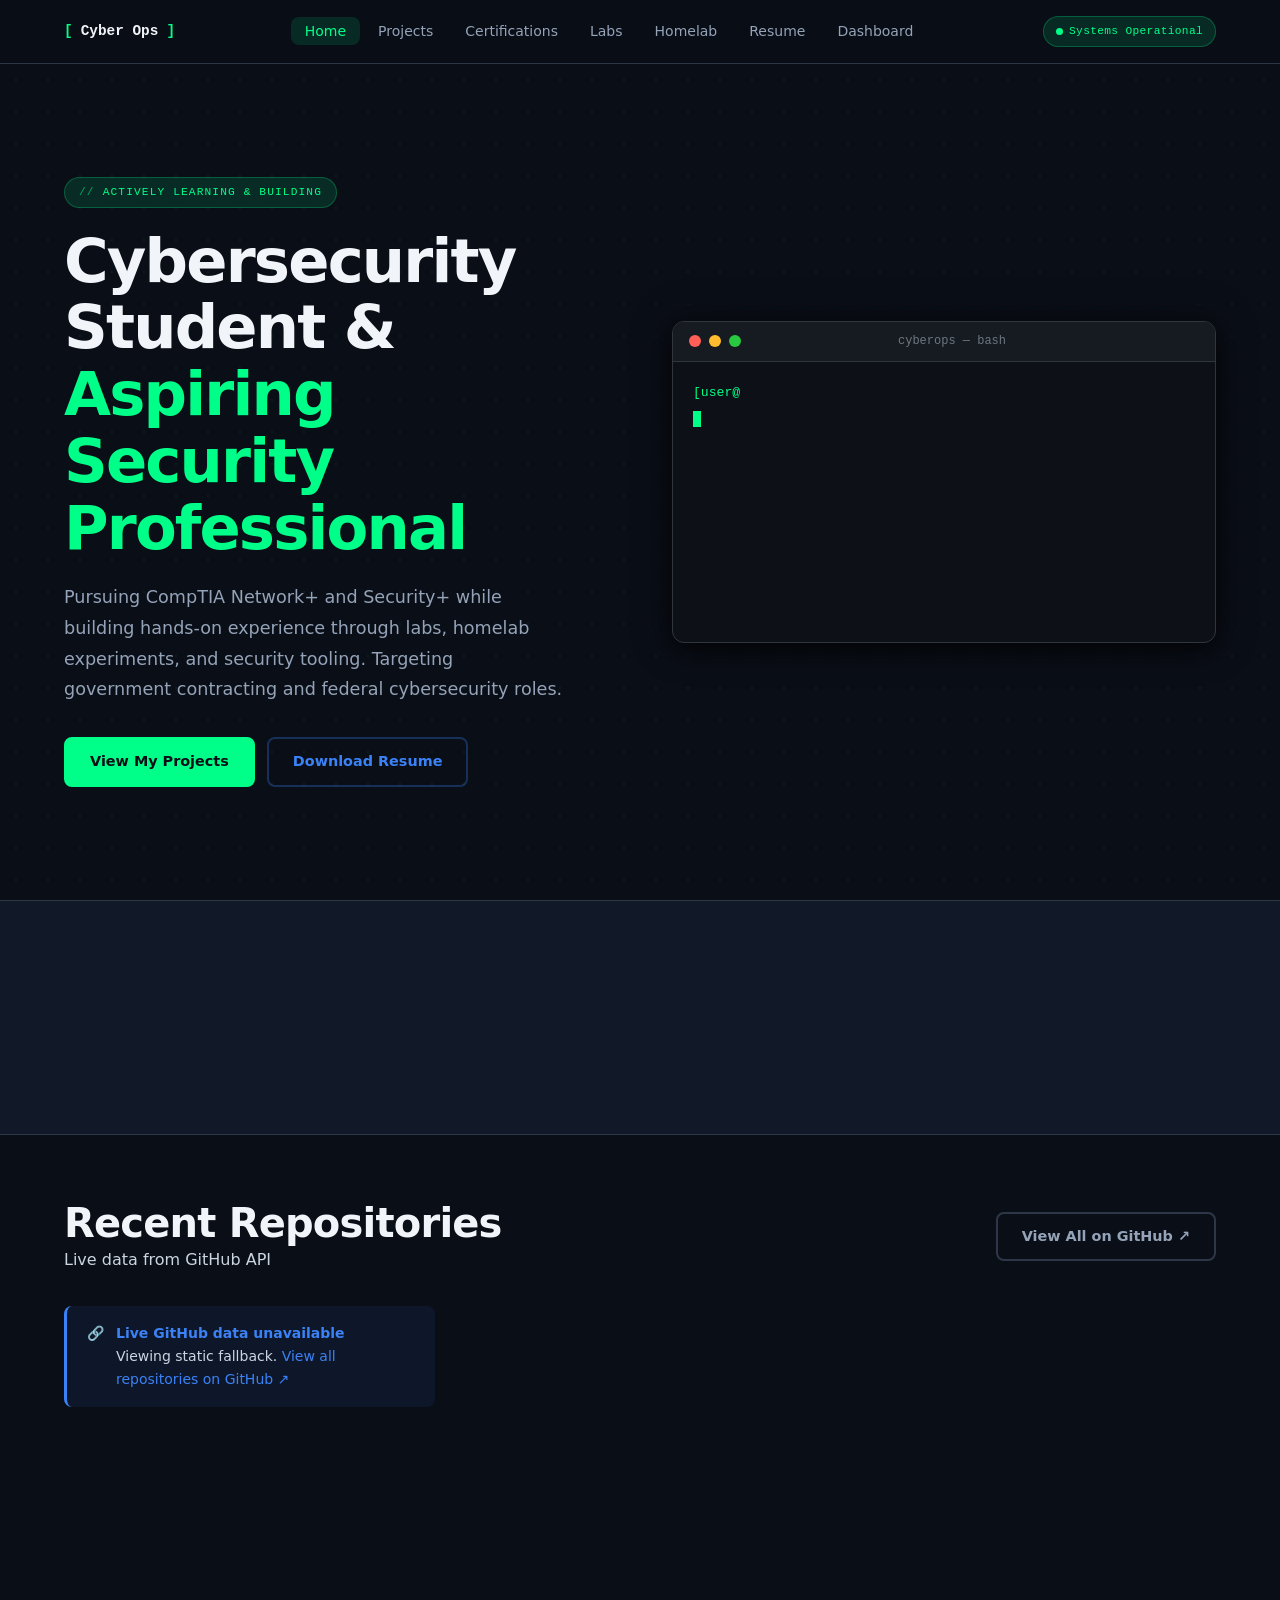
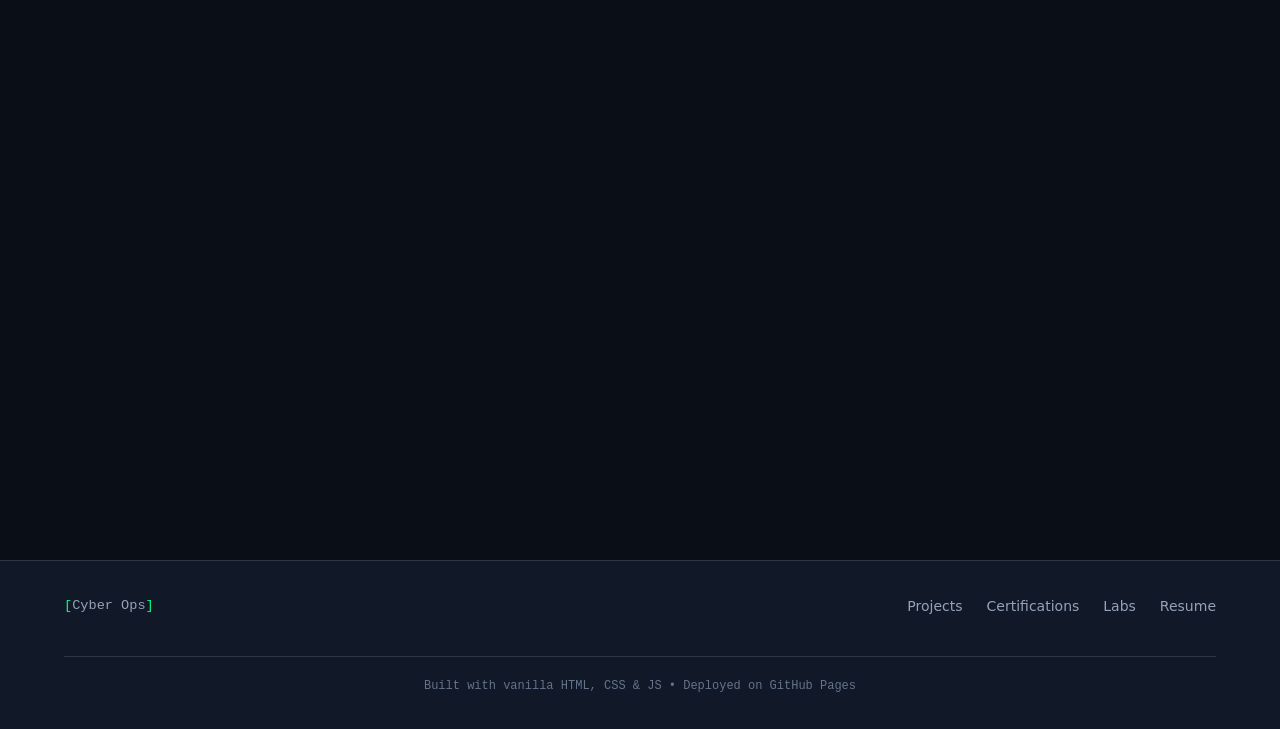
==== index.html @ 69dcfa16 "Initial commit: cybersecurity portfolio - Homepage with animated terminal, stats bar, GitHub widget " ====
<!DOCTYPE html>
<html lang="en">
<head>
  <meta charset="UTF-8">
  <meta name="viewport" content="width=device-width, initial-scale=1.0">
  <meta name="description" content="Cybersecurity student portfolio — projects, certifications, labs, and homelab documentation. Pursuing Network+ and Security+ while targeting government contracting roles.">
  <meta name="robots" content="index, follow">
  <title>Cyber Ops — Security Portfolio</title>

  <!-- Security Headers -->
  <meta http-equiv="Content-Security-Policy"
    content="default-src 'self'; script-src 'self'; style-src 'self' https://fonts.googleapis.com; font-src https://fonts.gstatic.com; img-src 'self' data: https:; connect-src 'self' https://api.github.com; frame-ancestors 'none';">
  <meta http-equiv="X-Content-Type-Options" content="nosniff">
  <meta http-equiv="Referrer-Policy" content="strict-origin-when-cross-origin">
  <meta name="theme-color" content="#0a0e17">

  <!-- Open Graph -->
  <meta property="og:title" content="Cyber Ops — Security Portfolio">
  <meta property="og:description" content="Cybersecurity student portfolio: projects, labs, and certifications.">
  <meta property="og:type" content="website">

  <!-- Google Fonts
       Note: Google Fonts CDN doesn't support SRI because the response varies by
       browser User-Agent for optimal font formats. Self-hosting is recommended
       for full SRI compliance. See README.md for self-hosting instructions. -->
  <link rel="preconnect" href="https://fonts.googleapis.com">
  <link rel="preconnect" href="https://fonts.gstatic.com" crossorigin>
  <link href="https://fonts.googleapis.com/css2?family=Inter:wght@400;500;600;700;800&family=JetBrains+Mono:wght@400;700&display=swap" rel="stylesheet">

  <!-- Stylesheets -->
  <link rel="stylesheet" href="assets/css/main.css">
  <link rel="stylesheet" href="assets/css/components.css">
  <link rel="stylesheet" href="assets/css/animations.css">
</head>
<body data-page="home">

  <!-- ── Navigation ──────────────────────────────────────────── -->
  <nav class="nav" role="navigation" aria-label="Main navigation">
    <div class="nav-inner">
      <a href="index.html" class="nav-logo" aria-label="Home">
        <span class="bracket">[</span>Cyber Ops<span class="bracket">]</span>
      </a>

      <ul class="nav-links" role="list">
        <li><a href="index.html" class="active">Home</a></li>
        <li><a href="sections/projects.html">Projects</a></li>
        <li><a href="sections/certifications.html">Certifications</a></li>
        <li><a href="sections/labs.html">Labs</a></li>
        <li><a href="sections/homelab.html">Homelab</a></li>
        <li><a href="sections/resume.html">Resume</a></li>
        <li><a href="sections/dashboard.html">Dashboard</a></li>
      </ul>

      <div class="nav-status" aria-label="System status: operational">
        <span class="status-dot" aria-hidden="true"></span>
        Systems Operational
      </div>

      <!-- Hamburger for mobile -->
      <button class="nav-hamburger" aria-label="Toggle mobile menu" aria-expanded="false" aria-controls="mobile-nav">
        <span></span>
        <span></span>
        <span></span>
      </button>
    </div>
  </nav>

  <!-- Mobile Navigation -->
  <nav id="mobile-nav" class="nav-mobile" aria-label="Mobile navigation">
    <a href="index.html">Home</a>
    <a href="sections/projects.html">Projects</a>
    <a href="sections/certifications.html">Certifications</a>
    <a href="sections/labs.html">Labs</a>
    <a href="sections/homelab.html">Homelab</a>
    <a href="sections/resume.html">Resume</a>
    <a href="sections/dashboard.html">Dashboard</a>
  </nav>

  <main>
    <!-- ── Hero ──────────────────────────────────────────────── -->
    <section class="hero" aria-labelledby="hero-heading">
      <div class="hero-grid">

        <!-- Left: Text content -->
        <div class="hero-text">
          <div class="hero-eyebrow" aria-label="Status: actively learning">
            Actively Learning & Building
          </div>

          <h1 class="hero-title" id="hero-heading">
            Cybersecurity Student &amp;<br>
            <span class="accent">Aspiring Security Professional</span>
          </h1>

          <p class="hero-sub">
            Pursuing CompTIA Network+ and Security+ while building hands-on
            experience through labs, homelab experiments, and security tooling.
            Targeting government contracting and federal cybersecurity roles.
          </p>

          <div class="hero-ctas">
            <a href="sections/projects.html" class="btn btn-primary">
              View My Projects
            </a>
            <a href="sections/resume.html" class="btn btn-secondary">
              Download Resume
            </a>
          </div>
        </div>

        <!-- Right: Terminal animation -->
        <div class="hero-terminal" aria-hidden="true">
          <div class="terminal" role="presentation">
            <div class="terminal-bar">
              <span class="terminal-dot red"></span>
              <span class="terminal-dot yellow"></span>
              <span class="terminal-dot green"></span>
              <span class="terminal-title">cyberops — bash</span>
            </div>
            <div class="terminal-body" aria-live="off">
              <!-- Populated by TerminalAnimator in main.js -->
            </div>
          </div>
        </div>

      </div>
    </section>

    <!-- ── Stats Bar ──────────────────────────────────────────── -->
    <section class="stats-bar" aria-label="Portfolio statistics">
      <div class="stats-grid">

        <div class="stat-card reveal">
          <span class="stat-icon" aria-hidden="true">&#127941;</span>
          <div class="stat-number" id="stat-certs">—</div>
          <div class="stat-label">Certifications Earned</div>
        </div>

        <div class="stat-card reveal reveal-delay-2">
          <span class="stat-icon" aria-hidden="true">&#128300;</span>
          <div class="stat-number" id="stat-labs">—</div>
          <div class="stat-label">Labs Completed</div>
        </div>

        <div class="stat-card reveal reveal-delay-3">
          <span class="stat-icon" aria-hidden="true">&#128295;</span>
          <div class="stat-number" id="stat-projects">—</div>
          <div class="stat-label">Projects Built</div>
        </div>

        <div class="stat-card reveal reveal-delay-4">
          <span class="stat-icon" aria-hidden="true">&#128293;</span>
          <div class="stat-number" id="stat-streak">—</div>
          <div class="stat-label">Day Study Streak</div>
        </div>

      </div>
    </section>

    <!-- ── GitHub Repos Widget ───────────────────────────────── -->
    <section class="github-section section" aria-labelledby="github-heading">
      <div class="container">
        <div class="github-header">
          <div>
            <h2 id="github-heading">Recent Repositories</h2>
            <p style="margin:0; color: var(--text-muted); font-size: 0.9rem;">
              Live data from GitHub API
            </p>
          </div>
          <a href="#" class="btn btn-ghost github-view-all" target="_blank" rel="noopener noreferrer">
            View All on GitHub &#8599;
          </a>
        </div>

        <!-- Repo cards injected by github.js -->
        <div class="repos-grid" aria-label="GitHub repositories">
        </div>
      </div>
    </section>

    <!-- ── Quick Links / About Strip ─────────────────────────── -->
    <section class="section" aria-label="Quick navigation" style="padding-top:0">
      <div class="container">
        <div class="section-header reveal">
          <h2>What I'm Working On</h2>
          <p>A living portfolio that grows with every lab, cert, and project.</p>
        </div>

        <div style="display:grid; grid-template-columns:repeat(auto-fill,minmax(220px,1fr)); gap:1.25rem;">

          <a href="sections/certifications.html" class="card reveal reveal-delay-1" style="text-decoration:none; display:flex; flex-direction:column; gap:0.75rem;">
            <span style="font-size:2rem" aria-hidden="true">&#127941;</span>
            <h3 style="font-size:1.1rem">Certifications</h3>
            <p style="font-size:0.85rem; margin:0">Network+ in progress · Security+ planned · Tracking every step</p>
          </a>

          <a href="sections/labs.html" class="card reveal reveal-delay-2" style="text-decoration:none; display:flex; flex-direction:column; gap:0.75rem;">
            <span style="font-size:2rem" aria-hidden="true">&#128300;</span>
            <h3 style="font-size:1.1rem">Lab Writeups</h3>
            <p style="font-size:0.85rem; margin:0">TryHackMe, Hack The Box — documented with notes and takeaways</p>
          </a>

          <a href="sections/homelab.html" class="card reveal reveal-delay-3" style="text-decoration:none; display:flex; flex-direction:column; gap:0.75rem;">
            <span style="font-size:2rem" aria-hidden="true">&#128421;</span>
            <h3 style="font-size:1.1rem">Homelab</h3>
            <p style="font-size:0.85rem; margin:0">Virtualized SOC environment with pfSense, Splunk, and Kali</p>
          </a>

          <a href="sections/dashboard.html" class="card reveal reveal-delay-4" style="text-decoration:none; display:flex; flex-direction:column; gap:0.75rem;">
            <span style="font-size:2rem" aria-hidden="true">&#128202;</span>
            <h3 style="font-size:1.1rem">SOC Dashboard</h3>
            <p style="font-size:0.85rem; margin:0">Simulated threat feed — a concept showcase, clearly labeled</p>
          </a>

        </div>
      </div>
    </section>

  </main>

  <!-- ── Footer ────────────────────────────────────────────────── -->
  <footer class="footer" role="contentinfo">
    <div class="footer-inner">
      <div class="footer-logo">
        <span class="accent">[</span>Cyber Ops<span class="accent">]</span>
      </div>
      <ul class="footer-links" role="list">
        <li><a href="sections/projects.html">Projects</a></li>
        <li><a href="sections/certifications.html">Certifications</a></li>
        <li><a href="sections/labs.html">Labs</a></li>
        <li><a href="sections/resume.html">Resume</a></li>
      </ul>
      <div class="footer-copy">
        Built with vanilla HTML, CSS &amp; JS &bull; Deployed on GitHub Pages
      </div>
    </div>
  </footer>

  <!-- Scripts — config.js must load before main.js and github.js -->
  <script src="config.js"></script>
  <script src="assets/js/main.js"></script>
  <script src="assets/js/github.js"></script>

</body>
</html>
---- assets/css/main.css ----
/* ============================================================
   MAIN.CSS — Cyber Operations Portfolio
   Design tokens, reset, base typography, layout, nav, hero,
   stats bar, footer, and responsive breakpoints.
   ============================================================ */

/* ── Design Tokens (CSS Custom Properties) ─────────────────── */
:root {
  /* Backgrounds */
  --bg-primary:     #0a0e17;
  --bg-secondary:   #111827;
  --bg-card:        #1e2a3a;
  --bg-card-hover:  #243347;
  --bg-nav:         rgba(10, 14, 23, 0.96);

  /* Accent Colors */
  --green:          #00ff88;
  --green-dim:      rgba(0, 255, 136, 0.12);
  --green-border:   rgba(0, 255, 136, 0.25);
  --green-glow:     0 0 20px rgba(0, 255, 136, 0.2);
  --blue:           #3b82f6;
  --blue-dim:       rgba(59, 130, 246, 0.12);
  --blue-border:    rgba(59, 130, 246, 0.3);
  --blue-glow:      0 0 20px rgba(59, 130, 246, 0.2);
  --orange:         #f97316;
  --red:            #ef4444;
  --yellow:         #eab308;

  /* Text */
  --text-primary:   #f1f5f9;
  --text-secondary: #cbd5e1;
  --text-muted:     #94a3b8;
  --text-dim:       #64748b;

  /* Borders */
  --border:         #2d3748;
  --border-light:   #374151;
  --radius-sm:      4px;
  --radius:         8px;
  --radius-lg:      12px;
  --radius-xl:      16px;
  --radius-full:    9999px;

  /* Spacing scale */
  --sp-1: 0.25rem;
  --sp-2: 0.5rem;
  --sp-3: 0.75rem;
  --sp-4: 1rem;
  --sp-5: 1.25rem;
  --sp-6: 1.5rem;
  --sp-8: 2rem;
  --sp-10: 2.5rem;
  --sp-12: 3rem;
  --sp-16: 4rem;
  --sp-20: 5rem;

  /* Typography */
  --font-body: 'Inter', system-ui, -apple-system, sans-serif;
  --font-mono: 'JetBrains Mono', 'Fira Code', 'Courier New', monospace;

  /* Transitions */
  --t-fast:   150ms ease;
  --t-base:   250ms ease;
  --t-slow:   400ms ease;

  /* Shadows */
  --shadow-sm: 0 1px 3px rgba(0, 0, 0, 0.4);
  --shadow-md: 0 4px 12px rgba(0, 0, 0, 0.5);
  --shadow-lg: 0 8px 24px rgba(0, 0, 0, 0.6);

  /* Layout */
  --nav-h:      64px;
  --max-w:      1200px;
  --px:         1.5rem;
}

/* ── Reset ─────────────────────────────────────────────────── */
*, *::before, *::after {
  box-sizing: border-box;
  margin: 0;
  padding: 0;
}

html {
  scroll-behavior: smooth;
  font-size: 16px;
  -webkit-text-size-adjust: 100%;
}

body {
  font-family: var(--font-body);
  background-color: var(--bg-primary);
  color: var(--text-primary);
  line-height: 1.65;
  min-height: 100vh;
  overflow-x: hidden;
  /* Subtle dot-grid background */
  background-image:
    radial-gradient(circle, rgba(0, 255, 136, 0.06) 1px, transparent 1px);
  background-size: 32px 32px;
  background-attachment: fixed;
}

/* ── Base Typography ────────────────────────────────────────── */
h1, h2, h3, h4, h5, h6 {
  font-weight: 700;
  line-height: 1.2;
  color: var(--text-primary);
  letter-spacing: -0.02em;
}

h1 { font-size: clamp(2rem,    5vw, 3.5rem); }
h2 { font-size: clamp(1.75rem, 4vw, 2.5rem); }
h3 { font-size: clamp(1.25rem, 3vw, 1.75rem); }
h4 { font-size: 1.125rem; }

p {
  color: var(--text-secondary);
  margin-bottom: var(--sp-4);
}
p:last-child { margin-bottom: 0; }

a {
  color: var(--blue);
  text-decoration: none;
  transition: color var(--t-fast);
}
a:hover { color: var(--green); }
a:focus-visible {
  outline: 2px solid var(--green);
  outline-offset: 3px;
  border-radius: var(--radius-sm);
}

ul, ol { list-style: none; }

img, svg {
  display: block;
  max-width: 100%;
}

button {
  font-family: var(--font-body);
  cursor: pointer;
}

code, .mono {
  font-family: var(--font-mono);
}

/* ── Layout Utilities ───────────────────────────────────────── */
.container {
  max-width: var(--max-w);
  margin: 0 auto;
  padding: 0 var(--px);
}

.section {
  padding: var(--sp-16) 0;
}

/* Section header with underline accent */
.section-header {
  text-align: center;
  margin-bottom: var(--sp-12);
}
.section-header h2 {
  display: inline-block;
  margin-bottom: var(--sp-3);
}
.section-header h2::after {
  content: '';
  display: block;
  width: 48px;
  height: 3px;
  background: var(--green);
  margin: var(--sp-3) auto 0;
  border-radius: 2px;
  box-shadow: var(--green-glow);
}
.section-header p {
  color: var(--text-muted);
  max-width: 560px;
  margin: var(--sp-4) auto 0;
}

/* Visually-hidden (accessibility) */
.sr-only {
  position: absolute;
  width: 1px;
  height: 1px;
  padding: 0;
  margin: -1px;
  overflow: hidden;
  clip: rect(0,0,0,0);
  white-space: nowrap;
  border-width: 0;
}

/* ── Navigation ─────────────────────────────────────────────── */
.nav {
  position: sticky;
  top: 0;
  z-index: 1000;
  background: var(--bg-nav);
  backdrop-filter: blur(12px);
  -webkit-backdrop-filter: blur(12px);
  border-bottom: 1px solid var(--border);
  height: var(--nav-h);
  transition: box-shadow var(--t-base);
}
.nav.scrolled {
  box-shadow: 0 2px 24px rgba(0, 0, 0, 0.6);
}

.nav-inner {
  max-width: var(--max-w);
  margin: 0 auto;
  padding: 0 var(--px);
  height: 100%;
  display: flex;
  align-items: center;
  justify-content: space-between;
  gap: var(--sp-4);
}

/* Logo */
.nav-logo {
  font-family: var(--font-mono);
  font-size: 0.9rem;
  font-weight: 700;
  color: var(--text-primary);
  text-decoration: none;
  display: flex;
  align-items: center;
  gap: var(--sp-2);
  flex-shrink: 0;
  transition: color var(--t-fast);
}
.nav-logo:hover { color: var(--green); }
.nav-logo .bracket { color: var(--green); }

/* Desktop nav links */
.nav-links {
  display: flex;
  align-items: center;
  gap: var(--sp-1);
}
.nav-links a {
  font-size: 0.875rem;
  font-weight: 500;
  color: var(--text-muted);
  padding: 6px 14px;
  border-radius: var(--radius);
  transition: color var(--t-fast), background var(--t-fast);
  text-decoration: none;
}
.nav-links a:hover,
.nav-links a.active {
  color: var(--green);
  background: var(--green-dim);
}

/* Status badge */
.nav-status {
  display: flex;
  align-items: center;
  gap: 6px;
  font-family: var(--font-mono);
  font-size: 0.7rem;
  color: var(--green);
  background: var(--green-dim);
  border: 1px solid var(--green-border);
  border-radius: var(--radius-full);
  padding: 5px 12px;
  flex-shrink: 0;
  letter-spacing: 0.03em;
}
.status-dot {
  width: 7px;
  height: 7px;
  background: var(--green);
  border-radius: 50%;
  flex-shrink: 0;
  animation: pulse-dot 2.4s ease-in-out infinite;
}

/* Hamburger */
.nav-hamburger {
  display: none;
  flex-direction: column;
  justify-content: center;
  gap: 5px;
  background: none;
  border: 1px solid var(--border);
  border-radius: var(--radius);
  cursor: pointer;
  padding: 8px 10px;
  transition: border-color var(--t-fast);
}
.nav-hamburger:hover { border-color: var(--green); }
.nav-hamburger span {
  display: block;
  width: 20px;
  height: 2px;
  background: var(--text-primary);
  border-radius: 1px;
  transition: transform var(--t-base), opacity var(--t-base);
}
.nav-hamburger[aria-expanded="true"] span:nth-child(1) {
  transform: translateY(7px) rotate(45deg);
}
.nav-hamburger[aria-expanded="true"] span:nth-child(2) {
  opacity: 0;
  transform: scaleX(0);
}
.nav-hamburger[aria-expanded="true"] span:nth-child(3) {
  transform: translateY(-7px) rotate(-45deg);
}

/* Mobile nav drawer */
.nav-mobile {
  display: none;
  flex-direction: column;
  position: fixed;
  top: var(--nav-h);
  left: 0;
  right: 0;
  background: rgba(10, 14, 23, 0.98);
  backdrop-filter: blur(12px);
  border-bottom: 1px solid var(--border);
  padding: var(--sp-4);
  z-index: 999;
  gap: var(--sp-1);
  animation: slide-down 0.2s ease;
}
.nav-mobile.open { display: flex; }
.nav-mobile a {
  font-size: 1rem;
  font-weight: 500;
  color: var(--text-muted);
  padding: var(--sp-3) var(--sp-4);
  border-radius: var(--radius);
  transition: all var(--t-fast);
  text-decoration: none;
}
.nav-mobile a:hover,
.nav-mobile a.active {
  color: var(--green);
  background: var(--green-dim);
}

/* ── Hero ───────────────────────────────────────────────────── */
.hero {
  min-height: calc(100vh - var(--nav-h));
  display: flex;
  align-items: center;
  padding: var(--sp-16) 0;
  position: relative;
}

.hero-grid {
  max-width: var(--max-w);
  margin: 0 auto;
  padding: 0 var(--px);
  display: grid;
  grid-template-columns: 1fr 1fr;
  gap: var(--sp-16);
  align-items: center;
  width: 100%;
}

.hero-eyebrow {
  display: inline-flex;
  align-items: center;
  gap: var(--sp-2);
  font-family: var(--font-mono);
  font-size: 0.7rem;
  letter-spacing: 0.1em;
  text-transform: uppercase;
  color: var(--green);
  background: var(--green-dim);
  border: 1px solid var(--green-border);
  border-radius: var(--radius-full);
  padding: 5px 14px;
  margin-bottom: var(--sp-5);
}
.hero-eyebrow::before {
  content: '//';
  opacity: 0.6;
}

.hero-title {
  font-size: clamp(2.2rem, 5vw, 3.8rem);
  font-weight: 800;
  line-height: 1.1;
  margin-bottom: var(--sp-5);
  letter-spacing: -0.03em;
}
.hero-title .accent { color: var(--green); }

.hero-sub {
  font-size: 1.1rem;
  color: var(--text-muted);
  max-width: 500px;
  line-height: 1.75;
  margin-bottom: var(--sp-8);
}

.hero-ctas {
  display: flex;
  gap: var(--sp-3);
  flex-wrap: wrap;
}

/* ── Stats Bar ──────────────────────────────────────────────── */
.stats-bar {
  background: var(--bg-secondary);
  border-top: 1px solid var(--border);
  border-bottom: 1px solid var(--border);
  padding: var(--sp-8) 0;
}
.stats-grid {
  max-width: var(--max-w);
  margin: 0 auto;
  padding: 0 var(--px);
  display: grid;
  grid-template-columns: repeat(4, 1fr);
  gap: var(--sp-5);
}
.stat-card {
  text-align: center;
  padding: var(--sp-6);
  background: var(--bg-card);
  border: 1px solid var(--border);
  border-radius: var(--radius-lg);
  transition: border-color var(--t-base), box-shadow var(--t-base), transform var(--t-base);
}
.stat-card:hover {
  border-color: var(--green-border);
  box-shadow: var(--green-glow);
  transform: translateY(-2px);
}
.stat-icon {
  font-size: 1.5rem;
  margin-bottom: var(--sp-3);
  display: block;
}
.stat-number {
  font-family: var(--font-mono);
  font-size: 2.5rem;
  font-weight: 700;
  color: var(--green);
  line-height: 1;
  margin-bottom: var(--sp-2);
}
.stat-label {
  font-size: 0.75rem;
  color: var(--text-muted);
  text-transform: uppercase;
  letter-spacing: 0.1em;
  font-weight: 500;
}

/* ── Page header (inner pages) ──────────────────────────────── */
.page-hero {
  padding: var(--sp-16) 0 var(--sp-12);
  text-align: center;
  border-bottom: 1px solid var(--border);
}
.page-hero h1 { margin-bottom: var(--sp-3); }
.page-hero .page-cmd {
  font-family: var(--font-mono);
  font-size: 0.85rem;
  color: var(--text-muted);
}
.page-hero .page-cmd::before {
  content: '$ ';
  color: var(--green);
}

/* ── GitHub widget section ──────────────────────────────────── */
.github-section { padding: var(--sp-16) 0; }
.github-header {
  display: flex;
  align-items: center;
  justify-content: space-between;
  margin-bottom: var(--sp-8);
  flex-wrap: wrap;
  gap: var(--sp-4);
}
.repos-grid {
  display: grid;
  grid-template-columns: repeat(auto-fill, minmax(300px, 1fr));
  gap: var(--sp-5);
}

/* ── Footer ─────────────────────────────────────────────────── */
.footer {
  background: var(--bg-secondary);
  border-top: 1px solid var(--border);
  padding: var(--sp-8) 0;
  margin-top: auto;
}
.footer-inner {
  max-width: var(--max-w);
  margin: 0 auto;
  padding: 0 var(--px);
  display: flex;
  align-items: center;
  justify-content: space-between;
  flex-wrap: wrap;
  gap: var(--sp-4);
}
.footer-logo {
  font-family: var(--font-mono);
  font-size: 0.85rem;
  color: var(--text-muted);
}
.footer-logo .accent { color: var(--green); }
.footer-links {
  display: flex;
  gap: var(--sp-6);
}
.footer-links a {
  font-size: 0.875rem;
  color: var(--text-muted);
  text-decoration: none;
  transition: color var(--t-fast);
}
.footer-links a:hover { color: var(--green); }
.footer-copy {
  width: 100%;
  text-align: center;
  font-family: var(--font-mono);
  font-size: 0.75rem;
  color: var(--text-dim);
  padding-top: var(--sp-5);
  margin-top: var(--sp-5);
  border-top: 1px solid var(--border);
}

/* ── Responsive ─────────────────────────────────────────────── */
@media (max-width: 1024px) {
  .hero-grid {
    grid-template-columns: 1fr;
    text-align: center;
  }
  .hero-sub { margin-inline: auto; }
  .hero-ctas { justify-content: center; }
  .stats-grid { grid-template-columns: repeat(2, 1fr); }
}

@media (max-width: 768px) {
  :root { --px: 1rem; }

  .nav-links,
  .nav-status { display: none; }
  .nav-hamburger { display: flex; }

  .stats-grid { grid-template-columns: repeat(2, 1fr); }
  .stat-number { font-size: 2rem; }

  .footer-inner { flex-direction: column; align-items: center; text-align: center; }
  .footer-links { justify-content: center; flex-wrap: wrap; gap: var(--sp-4); }

  .github-header { flex-direction: column; text-align: center; }
}

@media (max-width: 480px) {
  .stats-grid { grid-template-columns: 1fr 1fr; gap: var(--sp-3); }
  .stat-card { padding: var(--sp-4); }
  .stat-number { font-size: 1.75rem; }
  .hero-ctas { flex-direction: column; align-items: center; }
}

/* ── Print ──────────────────────────────────────────────────── */
@media print {
  body {
    background: #fff;
    color: #000;
    background-image: none;
    font-size: 12pt;
  }
  .nav, .footer, .hero, .stats-bar, .github-section { display: none; }
  a { color: #000; text-decoration: underline; }
}
---- assets/css/components.css ----
/* ============================================================
   COMPONENTS.CSS — Reusable UI Components
   Buttons, cards, terminal window, badges, tags, progress bars,
   skill bars, filter chips, repo cards, cert cards, lab cards.
   ============================================================ */

/* ── Buttons ────────────────────────────────────────────────── */
.btn {
  display: inline-flex;
  align-items: center;
  gap: 0.5rem;
  padding: 11px 24px;
  font-family: var(--font-body);
  font-size: 0.9rem;
  font-weight: 600;
  border-radius: var(--radius);
  border: 2px solid transparent;
  cursor: pointer;
  text-decoration: none;
  transition:
    background var(--t-fast),
    color var(--t-fast),
    border-color var(--t-fast),
    box-shadow var(--t-fast),
    transform var(--t-fast);
  white-space: nowrap;
}
.btn:hover { transform: translateY(-1px); }
.btn:active { transform: translateY(0); }
.btn:focus-visible {
  outline: 2px solid var(--green);
  outline-offset: 3px;
}

/* Primary — solid green */
.btn-primary {
  background: var(--green);
  color: #0a0e17;
  border-color: var(--green);
}
.btn-primary:hover {
  background: #00e67a;
  border-color: #00e67a;
  box-shadow: var(--green-glow);
  color: #0a0e17;
}

/* Secondary — ghost blue */
.btn-secondary {
  background: transparent;
  color: var(--blue);
  border-color: var(--blue-border);
}
.btn-secondary:hover {
  background: var(--blue-dim);
  border-color: var(--blue);
  box-shadow: var(--blue-glow);
  color: var(--blue);
}

/* Outline green */
.btn-outline {
  background: transparent;
  color: var(--green);
  border-color: var(--green-border);
}
.btn-outline:hover {
  background: var(--green-dim);
  border-color: var(--green);
  box-shadow: var(--green-glow);
  color: var(--green);
}

/* Ghost — minimal */
.btn-ghost {
  background: transparent;
  color: var(--text-muted);
  border-color: var(--border);
}
.btn-ghost:hover {
  color: var(--text-primary);
  border-color: var(--border-light);
  background: rgba(255,255,255,0.04);
}

.btn-sm {
  padding: 7px 16px;
  font-size: 0.8rem;
}

/* ── Base Card ──────────────────────────────────────────────── */
.card {
  background: var(--bg-card);
  border: 1px solid var(--border);
  border-radius: var(--radius-lg);
  padding: var(--sp-6);
  transition:
    border-color var(--t-base),
    box-shadow var(--t-base),
    transform var(--t-base);
}
.card:hover {
  border-color: var(--green-border);
  box-shadow: var(--green-glow), var(--shadow-md);
  transform: translateY(-3px);
}

/* ── Terminal Window ────────────────────────────────────────── */
.terminal {
  background: #0d1117;
  border: 1px solid #30363d;
  border-radius: var(--radius-lg);
  overflow: hidden;
  box-shadow: var(--shadow-lg), 0 0 40px rgba(0,0,0,0.4);
  font-family: var(--font-mono);
}

/* Title bar */
.terminal-bar {
  background: #161b22;
  padding: 10px 16px;
  display: flex;
  align-items: center;
  gap: 8px;
  border-bottom: 1px solid #30363d;
}
.terminal-dot {
  width: 12px;
  height: 12px;
  border-radius: 50%;
  flex-shrink: 0;
}
.terminal-dot.red    { background: #ff5f57; }
.terminal-dot.yellow { background: #febc2e; }
.terminal-dot.green  { background: #28c840; }
.terminal-title {
  margin-left: auto;
  margin-right: auto;
  font-size: 0.75rem;
  color: #6e7681;
  padding-right: 44px; /* visually center past the dots */
}

/* Body */
.terminal-body {
  padding: var(--sp-5);
  min-height: 280px;
  max-height: 360px;
  overflow-y: auto;
  scrollbar-width: thin;
  scrollbar-color: #30363d transparent;
}
.terminal-body::-webkit-scrollbar { width: 6px; }
.terminal-body::-webkit-scrollbar-thumb { background: #30363d; border-radius: 3px; }

/* Lines */
.t-line {
  display: block;
  font-size: 0.82rem;
  line-height: 1.7;
  white-space: pre;
}
.t-prompt  { color: var(--green); }
.t-cmd     { color: #f0f6fc; }
.t-output  { color: #8b949e; }
.t-success { color: var(--green); }
.t-warn    { color: var(--orange); }
.t-error   { color: var(--red); }
.t-info    { color: var(--blue); }

/* Blinking cursor */
.t-cursor {
  display: inline-block;
  width: 8px;
  height: 1em;
  background: var(--green);
  vertical-align: text-bottom;
  animation: cursor-blink 1s step-end infinite;
}

/* ── Badges ─────────────────────────────────────────────────── */
.badge {
  display: inline-flex;
  align-items: center;
  padding: 3px 10px;
  border-radius: var(--radius-full);
  font-size: 0.7rem;
  font-weight: 600;
  letter-spacing: 0.05em;
  text-transform: uppercase;
  white-space: nowrap;
}
.badge-beginner  { background: rgba(16,185,129,0.15); color: #10b981; border: 1px solid rgba(16,185,129,0.3); }
.badge-intermediate { background: rgba(59,130,246,0.15); color: #3b82f6; border: 1px solid rgba(59,130,246,0.3); }
.badge-advanced  { background: rgba(249,115,22,0.15); color: #f97316; border: 1px solid rgba(249,115,22,0.3); }
.badge-expert    { background: rgba(239,68,68,0.15); color: #ef4444; border: 1px solid rgba(239,68,68,0.3); }
.badge-complete  { background: rgba(0,255,136,0.12); color: var(--green); border: 1px solid var(--green-border); }
.badge-progress  { background: rgba(234,179,8,0.12); color: var(--yellow); border: 1px solid rgba(234,179,8,0.3); }
.badge-planned   { background: rgba(100,116,139,0.15); color: #94a3b8; border: 1px solid rgba(100,116,139,0.3); }
.badge-earned    { background: rgba(0,255,136,0.12); color: var(--green); border: 1px solid var(--green-border); }

/* ── Tags (tech stack) ──────────────────────────────────────── */
.tags {
  display: flex;
  flex-wrap: wrap;
  gap: var(--sp-2);
  margin-top: var(--sp-3);
}
.tag {
  font-family: var(--font-mono);
  font-size: 0.7rem;
  color: var(--text-muted);
  background: rgba(255,255,255,0.05);
  border: 1px solid var(--border);
  border-radius: var(--radius-sm);
  padding: 2px 8px;
}

/* ── Filter Chips ───────────────────────────────────────────── */
.filter-bar {
  display: flex;
  flex-wrap: wrap;
  gap: var(--sp-2);
  margin-bottom: var(--sp-8);
}
.filter-chip {
  font-family: var(--font-mono);
  font-size: 0.78rem;
  font-weight: 500;
  color: var(--text-muted);
  background: var(--bg-card);
  border: 1px solid var(--border);
  border-radius: var(--radius-full);
  padding: 6px 16px;
  cursor: pointer;
  transition: all var(--t-fast);
}
.filter-chip:hover {
  color: var(--green);
  border-color: var(--green-border);
  background: var(--green-dim);
}
.filter-chip.active {
  color: var(--green);
  border-color: var(--green);
  background: var(--green-dim);
  box-shadow: var(--green-glow);
}
.filter-chip:focus-visible {
  outline: 2px solid var(--green);
  outline-offset: 2px;
}

/* ── Project Card ───────────────────────────────────────────── */
.project-card {
  background: var(--bg-card);
  border: 1px solid var(--border);
  border-radius: var(--radius-lg);
  padding: var(--sp-6);
  display: flex;
  flex-direction: column;
  gap: var(--sp-3);
  transition: border-color var(--t-base), box-shadow var(--t-base), transform var(--t-base);
}
.project-card:hover {
  border-color: var(--green-border);
  box-shadow: var(--green-glow), var(--shadow-md);
  transform: translateY(-3px);
}
.project-card-header {
  display: flex;
  align-items: flex-start;
  justify-content: space-between;
  gap: var(--sp-3);
}
.project-card h3 {
  font-size: 1.1rem;
  margin: 0;
}
.project-card-meta {
  display: flex;
  align-items: center;
  gap: var(--sp-2);
  flex-wrap: wrap;
}
.project-card p {
  font-size: 0.875rem;
  color: var(--text-muted);
  line-height: 1.6;
  flex: 1;
}
.project-card-footer {
  display: flex;
  gap: var(--sp-2);
  margin-top: auto;
  padding-top: var(--sp-3);
  border-top: 1px solid var(--border);
  flex-wrap: wrap;
}

/* ── Lab Card ───────────────────────────────────────────────── */
.lab-card {
  background: var(--bg-card);
  border: 1px solid var(--border);
  border-radius: var(--radius-lg);
  padding: var(--sp-5);
  display: flex;
  flex-direction: column;
  gap: var(--sp-3);
  transition: border-color var(--t-base), box-shadow var(--t-base), transform var(--t-base);
}
.lab-card:hover {
  border-color: var(--blue-border);
  box-shadow: var(--blue-glow), var(--shadow-md);
  transform: translateY(-2px);
}
.lab-card-header {
  display: flex;
  justify-content: space-between;
  align-items: flex-start;
  gap: var(--sp-3);
}
.lab-platform {
  font-family: var(--font-mono);
  font-size: 0.7rem;
  color: var(--blue);
  background: var(--blue-dim);
  border: 1px solid var(--blue-border);
  border-radius: var(--radius-full);
  padding: 3px 10px;
  white-space: nowrap;
}
.lab-card h3 { font-size: 1rem; }
.lab-notes {
  font-size: 0.82rem;
  color: var(--text-muted);
  line-height: 1.6;
  font-style: italic;
  border-left: 2px solid var(--border);
  padding-left: var(--sp-3);
}
.lab-meta {
  display: flex;
  gap: var(--sp-3);
  font-size: 0.75rem;
  color: var(--text-dim);
  font-family: var(--font-mono);
  flex-wrap: wrap;
}

/* ── Cert Card ──────────────────────────────────────────────── */
.cert-card {
  background: var(--bg-card);
  border: 1px solid var(--border);
  border-radius: var(--radius-lg);
  padding: var(--sp-6);
  display: grid;
  grid-template-columns: auto 1fr;
  gap: var(--sp-4) var(--sp-5);
  align-items: start;
  transition: border-color var(--t-base), box-shadow var(--t-base), transform var(--t-base);
}
.cert-card:hover {
  transform: translateY(-2px);
}
.cert-card.earned { border-color: var(--green-border); }
.cert-card.earned:hover { box-shadow: var(--green-glow); }
.cert-card.in-progress { border-color: rgba(234,179,8,0.25); }
.cert-card.in-progress:hover { box-shadow: 0 0 20px rgba(234,179,8,0.15); }
.cert-card.planned { border-color: var(--border-light); }

.cert-icon {
  width: 52px;
  height: 52px;
  border-radius: var(--radius);
  display: flex;
  align-items: center;
  justify-content: center;
  font-size: 1.5rem;
  flex-shrink: 0;
}
.cert-icon.earned    { background: var(--green-dim); border: 1px solid var(--green-border); }
.cert-icon.in-progress { background: rgba(234,179,8,0.1); border: 1px solid rgba(234,179,8,0.3); }
.cert-icon.planned   { background: rgba(100,116,139,0.1); border: 1px solid rgba(100,116,139,0.2); }

.cert-info { min-width: 0; }
.cert-info h3 { font-size: 1.05rem; margin-bottom: var(--sp-1); }
.cert-issuer {
  font-family: var(--font-mono);
  font-size: 0.75rem;
  color: var(--text-muted);
  margin-bottom: var(--sp-3);
}
.cert-description {
  font-size: 0.83rem;
  color: var(--text-muted);
  line-height: 1.55;
  margin-bottom: var(--sp-3);
}

/* Progress bar */
.progress-wrap {
  margin-bottom: var(--sp-3);
}
.progress-label {
  display: flex;
  justify-content: space-between;
  font-size: 0.75rem;
  color: var(--text-muted);
  margin-bottom: var(--sp-1);
}
.progress-track {
  height: 6px;
  background: rgba(255,255,255,0.06);
  border-radius: var(--radius-full);
  overflow: hidden;
}
.progress-fill {
  height: 100%;
  border-radius: var(--radius-full);
  transition: width 1.2s cubic-bezier(0.4, 0, 0.2, 1);
}
.progress-fill.earned    { background: var(--green); box-shadow: var(--green-glow); }
.progress-fill.in-progress { background: var(--yellow); }
.progress-fill.planned   { background: var(--text-dim); }

.cert-skills {
  display: flex;
  flex-wrap: wrap;
  gap: var(--sp-2);
}
.cert-skill-tag {
  font-size: 0.68rem;
  color: var(--text-muted);
  background: rgba(255,255,255,0.04);
  border: 1px solid var(--border);
  border-radius: var(--radius-sm);
  padding: 2px 8px;
}

/* Grid for cert page */
.certs-grid {
  display: grid;
  grid-template-columns: 1fr;
  gap: var(--sp-5);
}

/* ── Skill Bar ──────────────────────────────────────────────── */
.skill-category { margin-bottom: var(--sp-8); }
.skill-category h3 {
  font-size: 0.8rem;
  font-weight: 600;
  text-transform: uppercase;
  letter-spacing: 0.1em;
  color: var(--text-muted);
  margin-bottom: var(--sp-4);
  font-family: var(--font-mono);
}
.skill-list { display: flex; flex-direction: column; gap: var(--sp-3); }
.skill-item { display: flex; flex-direction: column; gap: var(--sp-1); }
.skill-meta {
  display: flex;
  justify-content: space-between;
  font-size: 0.85rem;
}
.skill-name { color: var(--text-primary); font-weight: 500; }
.skill-level { color: var(--text-muted); font-family: var(--font-mono); font-size: 0.75rem; }

/* ── Repo Card (GitHub) ─────────────────────────────────────── */
.repo-card {
  background: var(--bg-card);
  border: 1px solid var(--border);
  border-radius: var(--radius-lg);
  padding: var(--sp-5);
  display: flex;
  flex-direction: column;
  gap: var(--sp-3);
  transition: border-color var(--t-base), box-shadow var(--t-base), transform var(--t-base);
  text-decoration: none;
}
.repo-card:hover {
  border-color: var(--blue-border);
  box-shadow: var(--blue-glow);
  transform: translateY(-2px);
}
.repo-card-header {
  display: flex;
  align-items: center;
  gap: var(--sp-3);
}
.repo-icon {
  font-size: 1.2rem;
  flex-shrink: 0;
}
.repo-name {
  font-weight: 600;
  font-size: 0.95rem;
  color: var(--blue);
}
.repo-description {
  font-size: 0.82rem;
  color: var(--text-muted);
  line-height: 1.55;
  flex: 1;
}
.repo-meta {
  display: flex;
  gap: var(--sp-4);
  font-family: var(--font-mono);
  font-size: 0.75rem;
  color: var(--text-muted);
  margin-top: auto;
}
.repo-lang-dot {
  display: inline-block;
  width: 10px;
  height: 10px;
  border-radius: 50%;
  flex-shrink: 0;
  margin-right: 5px;
  vertical-align: middle;
}

/* ── Alert / Info Box ───────────────────────────────────────── */
.alert {
  display: flex;
  align-items: flex-start;
  gap: var(--sp-3);
  padding: var(--sp-4) var(--sp-5);
  border-radius: var(--radius);
  border-left: 3px solid;
  font-size: 0.875rem;
  margin-bottom: var(--sp-6);
}
.alert-sim {
  background: rgba(59,130,246,0.08);
  border-color: var(--blue);
  color: var(--text-secondary);
}
.alert-sim strong { color: var(--blue); }
.alert-warn {
  background: rgba(249,115,22,0.08);
  border-color: var(--orange);
  color: var(--text-secondary);
}
.alert-warn strong { color: var(--orange); }

/* ── Dashboard Components ───────────────────────────────────── */
.dashboard-grid {
  display: grid;
  grid-template-columns: 1fr 1fr 1fr;
  gap: var(--sp-5);
  margin-bottom: var(--sp-6);
}
.dash-card {
  background: var(--bg-card);
  border: 1px solid var(--border);
  border-radius: var(--radius-lg);
  padding: var(--sp-5);
}
.dash-card-label {
  font-family: var(--font-mono);
  font-size: 0.7rem;
  text-transform: uppercase;
  letter-spacing: 0.1em;
  color: var(--text-muted);
  margin-bottom: var(--sp-2);
}
.dash-card-value {
  font-family: var(--font-mono);
  font-size: 2rem;
  font-weight: 700;
  color: var(--green);
  line-height: 1;
}
.dash-card-sub {
  font-size: 0.75rem;
  color: var(--text-dim);
  margin-top: var(--sp-1);
}

/* Threat feed */
.threat-feed {
  background: #0d1117;
  border: 1px solid #30363d;
  border-radius: var(--radius-lg);
  overflow: hidden;
}
.threat-feed-header {
  background: #161b22;
  padding: var(--sp-3) var(--sp-5);
  display: flex;
  align-items: center;
  justify-content: space-between;
  border-bottom: 1px solid #30363d;
}
.threat-feed-title {
  font-family: var(--font-mono);
  font-size: 0.8rem;
  color: #8b949e;
}
.threat-feed-live {
  display: flex;
  align-items: center;
  gap: 6px;
  font-family: var(--font-mono);
  font-size: 0.7rem;
  color: var(--green);
}
.threat-feed-body {
  height: 320px;
  overflow-y: auto;
  padding: var(--sp-3);
  scrollbar-width: thin;
  scrollbar-color: #30363d transparent;
}
.threat-entry {
  display: flex;
  gap: var(--sp-3);
  padding: var(--sp-2) var(--sp-3);
  border-radius: var(--radius-sm);
  font-family: var(--font-mono);
  font-size: 0.75rem;
  line-height: 1.5;
  border-bottom: 1px solid rgba(255,255,255,0.03);
  animation: fade-in-row 0.4s ease;
}
.threat-time { color: #6e7681; flex-shrink: 0; }
.threat-sev-high   { color: var(--red); }
.threat-sev-medium { color: var(--orange); }
.threat-sev-low    { color: var(--yellow); }
.threat-sev-info   { color: var(--blue); }
.threat-desc { color: #c9d1d9; flex: 1; }
.threat-src { color: #8b949e; }

/* Log viewer */
.log-viewer {
  background: #0d1117;
  border: 1px solid #30363d;
  border-radius: var(--radius-lg);
  overflow: hidden;
}
.log-header {
  background: #161b22;
  padding: var(--sp-3) var(--sp-5);
  display: flex;
  align-items: center;
  gap: var(--sp-3);
  border-bottom: 1px solid #30363d;
}
.log-header-title {
  font-family: var(--font-mono);
  font-size: 0.8rem;
  color: #8b949e;
}
.log-body {
  height: 240px;
  overflow-y: auto;
  padding: var(--sp-3) var(--sp-5);
  font-family: var(--font-mono);
  font-size: 0.72rem;
  line-height: 1.8;
  scrollbar-width: thin;
  scrollbar-color: #30363d transparent;
}
.log-line { color: #8b949e; }
.log-line .log-ts { color: #6e7681; margin-right: var(--sp-3); }
.log-line.log-warn .log-body-text { color: var(--orange); }
.log-line.log-error .log-body-text { color: var(--red); }
.log-line.log-info .log-body-text { color: var(--blue); }

/* Responsive dashboard */
@media (max-width: 900px) {
  .dashboard-grid { grid-template-columns: 1fr 1fr; }
}
@media (max-width: 600px) {
  .dashboard-grid { grid-template-columns: 1fr; }
}

/* ── Homelab ────────────────────────────────────────────────── */
.homelab-grid {
  display: grid;
  grid-template-columns: 1fr 1fr;
  gap: var(--sp-6);
}
.homelab-section-title {
  font-family: var(--font-mono);
  font-size: 0.8rem;
  font-weight: 600;
  text-transform: uppercase;
  letter-spacing: 0.1em;
  color: var(--green);
  margin-bottom: var(--sp-4);
  padding-bottom: var(--sp-2);
  border-bottom: 1px solid var(--green-border);
}
.hardware-list { display: flex; flex-direction: column; gap: var(--sp-3); }
.hardware-item {
  display: flex;
  align-items: flex-start;
  gap: var(--sp-3);
  padding: var(--sp-4);
  background: rgba(255,255,255,0.02);
  border: 1px solid var(--border);
  border-radius: var(--radius);
}
.hardware-icon { font-size: 1.2rem; flex-shrink: 0; }
.hardware-name { font-weight: 600; font-size: 0.9rem; margin-bottom: 2px; }
.hardware-spec { font-size: 0.8rem; color: var(--text-muted); font-family: var(--font-mono); }

.tool-grid {
  display: grid;
  grid-template-columns: repeat(auto-fill, minmax(120px, 1fr));
  gap: var(--sp-3);
}
.tool-item {
  padding: var(--sp-3) var(--sp-4);
  background: rgba(255,255,255,0.02);
  border: 1px solid var(--border);
  border-radius: var(--radius);
  text-align: center;
  font-size: 0.8rem;
  color: var(--text-secondary);
  transition: border-color var(--t-fast), color var(--t-fast);
}
.tool-item:hover { border-color: var(--green-border); color: var(--green); }

.experiment-list { display: flex; flex-direction: column; gap: var(--sp-3); }
.experiment-item {
  padding: var(--sp-4);
  background: rgba(0,255,136,0.03);
  border: 1px solid var(--green-border);
  border-radius: var(--radius);
  border-left: 3px solid var(--green);
}
.experiment-item h4 { font-size: 0.9rem; margin-bottom: var(--sp-1); }
.experiment-item p { font-size: 0.8rem; color: var(--text-muted); margin: 0; }

@media (max-width: 768px) {
  .homelab-grid { grid-template-columns: 1fr; }
  .cert-card { grid-template-columns: 1fr; }
}

/* ── Resume Specific ─────────────────────────────────────────── */
.resume-container {
  max-width: 860px;
  margin: 0 auto;
  padding: 0 var(--px);
}
.resume-section {
  margin-bottom: var(--sp-10);
  padding-bottom: var(--sp-10);
  border-bottom: 1px solid var(--border);
}
.resume-section:last-child { border-bottom: none; }
.resume-section-title {
  font-family: var(--font-mono);
  font-size: 0.75rem;
  font-weight: 700;
  text-transform: uppercase;
  letter-spacing: 0.12em;
  color: var(--green);
  margin-bottom: var(--sp-5);
}
.resume-entry { margin-bottom: var(--sp-6); }
.resume-entry:last-child { margin-bottom: 0; }
.resume-entry-header {
  display: flex;
  justify-content: space-between;
  align-items: flex-start;
  flex-wrap: wrap;
  gap: var(--sp-2);
  margin-bottom: var(--sp-2);
}
.resume-entry-title { font-size: 1rem; font-weight: 600; }
.resume-entry-org { font-size: 0.875rem; color: var(--blue); }
.resume-entry-date {
  font-family: var(--font-mono);
  font-size: 0.78rem;
  color: var(--text-muted);
  white-space: nowrap;
}
.resume-entry-desc {
  font-size: 0.875rem;
  color: var(--text-muted);
  line-height: 1.65;
}
.resume-entry ul { list-style: disc; padding-left: var(--sp-5); }
.resume-entry li {
  font-size: 0.875rem;
  color: var(--text-muted);
  margin-bottom: var(--sp-1);
  line-height: 1.6;
}

.skills-grid-resume {
  display: grid;
  grid-template-columns: repeat(auto-fill, minmax(220px, 1fr));
  gap: var(--sp-6);
}

/* Print styles for resume */
@media print {
  .resume-download-bar,
  .nav,
  .footer,
  .page-hero { display: none !important; }

  body {
    background: #fff;
    color: #000;
    background-image: none;
    font-size: 11pt;
    line-height: 1.4;
  }
  .resume-container { max-width: 100%; padding: 0; }
  .resume-section-title { color: #000; border-bottom: 1px solid #000; }
  .resume-entry-org { color: #000; text-decoration: underline; }
  .card, .resume-section { background: transparent; border: none; box-shadow: none; }
  h1, h2, h3, h4 { color: #000; }
  p, li { color: #333; }
  a { color: #000; text-decoration: underline; }
}

.resume-download-bar {
  background: var(--bg-secondary);
  border-bottom: 1px solid var(--border);
  padding: var(--sp-3) 0;
  text-align: center;
  position: sticky;
  top: var(--nav-h);
  z-index: 100;
}
---- assets/css/animations.css ----
/* ============================================================
   ANIMATIONS.CSS — Keyframes & Motion Utilities
   All @keyframes, animation utility classes, scroll-reveal,
   and reduced-motion overrides.
   ============================================================ */

/* ── Cursor Blink ───────────────────────────────────────────── */
@keyframes cursor-blink {
  0%, 100% { opacity: 1; }
  50%       { opacity: 0; }
}

/* ── Status Dot Pulse ───────────────────────────────────────── */
@keyframes pulse-dot {
  0%   { box-shadow: 0 0 0 0 rgba(0, 255, 136, 0.6); }
  70%  { box-shadow: 0 0 0 8px rgba(0, 255, 136, 0); }
  100% { box-shadow: 0 0 0 0 rgba(0, 255, 136, 0); }
}

/* ── Mobile Nav Slide Down ──────────────────────────────────── */
@keyframes slide-down {
  from { opacity: 0; transform: translateY(-8px); }
  to   { opacity: 1; transform: translateY(0); }
}

/* ── Fade In Up (scroll reveal) ─────────────────────────────── */
@keyframes fade-in-up {
  from { opacity: 0; transform: translateY(24px); }
  to   { opacity: 1; transform: translateY(0); }
}

/* ── Fade In ────────────────────────────────────────────────── */
@keyframes fade-in {
  from { opacity: 0; }
  to   { opacity: 1; }
}

/* ── Glow Pulse (for highlighted cards) ─────────────────────── */
@keyframes glow-pulse {
  0%, 100% { box-shadow: 0 0 8px rgba(0, 255, 136, 0.1); }
  50%       { box-shadow: 0 0 24px rgba(0, 255, 136, 0.35); }
}

/* ── Threat feed row appear ─────────────────────────────────── */
@keyframes fade-in-row {
  from { opacity: 0; transform: translateX(-8px); }
  to   { opacity: 1; transform: translateX(0); }
}

/* ── Scan line (dashboard) ──────────────────────────────────── */
@keyframes scan-line {
  0%   { top: 0; opacity: 0.6; }
  100% { top: 100%; opacity: 0; }
}

/* ── Counter odometer ───────────────────────────────────────── */
@keyframes count-up {
  from { opacity: 0; transform: translateY(10px); }
  to   { opacity: 1; transform: translateY(0); }
}

/* ── Number tick (used with JS) ─────────────────────────────── */
@keyframes tick {
  from { transform: translateY(-100%); opacity: 0; }
  to   { transform: translateY(0);     opacity: 1; }
}

/* ── Scroll Reveal Utility Classes ─────────────────────────── */
/* Apply .reveal to elements; JS adds .visible when in viewport */
.reveal {
  opacity: 0;
  transform: translateY(24px);
  transition:
    opacity 0.55s cubic-bezier(0.4, 0, 0.2, 1),
    transform 0.55s cubic-bezier(0.4, 0, 0.2, 1);
}
.reveal.visible {
  opacity: 1;
  transform: translateY(0);
}

/* Staggered delays for grid items */
.reveal-delay-1 { transition-delay: 0.05s; }
.reveal-delay-2 { transition-delay: 0.10s; }
.reveal-delay-3 { transition-delay: 0.15s; }
.reveal-delay-4 { transition-delay: 0.20s; }
.reveal-delay-5 { transition-delay: 0.25s; }
.reveal-delay-6 { transition-delay: 0.30s; }

/* ── Loading Skeleton ───────────────────────────────────────── */
@keyframes shimmer {
  0%   { background-position: -400px 0; }
  100% { background-position: 400px 0; }
}
.skeleton {
  background: linear-gradient(
    90deg,
    rgba(255,255,255,0.04) 25%,
    rgba(255,255,255,0.08) 50%,
    rgba(255,255,255,0.04) 75%
  );
  background-size: 400px 100%;
  animation: shimmer 1.4s ease infinite;
  border-radius: var(--radius);
}
.skeleton-line {
  height: 14px;
  margin-bottom: var(--sp-2);
  border-radius: var(--radius-sm);
}
.skeleton-line.w-75 { width: 75%; }
.skeleton-line.w-50 { width: 50%; }
.skeleton-line.w-33 { width: 33%; }

/* ── Hero entrance animation ────────────────────────────────── */
.hero-text > * {
  animation: fade-in-up 0.6s cubic-bezier(0.4, 0, 0.2, 1) both;
}
.hero-eyebrow { animation-delay: 0.1s; }
.hero-title   { animation-delay: 0.2s; }
.hero-sub     { animation-delay: 0.3s; }
.hero-ctas    { animation-delay: 0.4s; }

.hero-terminal {
  animation: fade-in 0.8s ease 0.5s both;
}

/* ── Glowing border on featured items ──────────────────────── */
.glow-green { animation: glow-pulse 3s ease-in-out infinite; }

/* ── Dashboard live indicator blink ────────────────────────── */
@keyframes live-blink {
  0%, 100% { opacity: 1; }
  50%       { opacity: 0.3; }
}
.live-dot {
  width: 7px;
  height: 7px;
  background: var(--red);
  border-radius: 50%;
  animation: live-blink 1.2s step-end infinite;
  flex-shrink: 0;
}

/* ── Reduced motion — respect user preference ───────────────── */
@media (prefers-reduced-motion: reduce) {
  *,
  *::before,
  *::after {
    animation-duration: 0.01ms !important;
    animation-iteration-count: 1 !important;
    transition-duration: 0.01ms !important;
  }
  .reveal {
    opacity: 1;
    transform: none;
  }
}
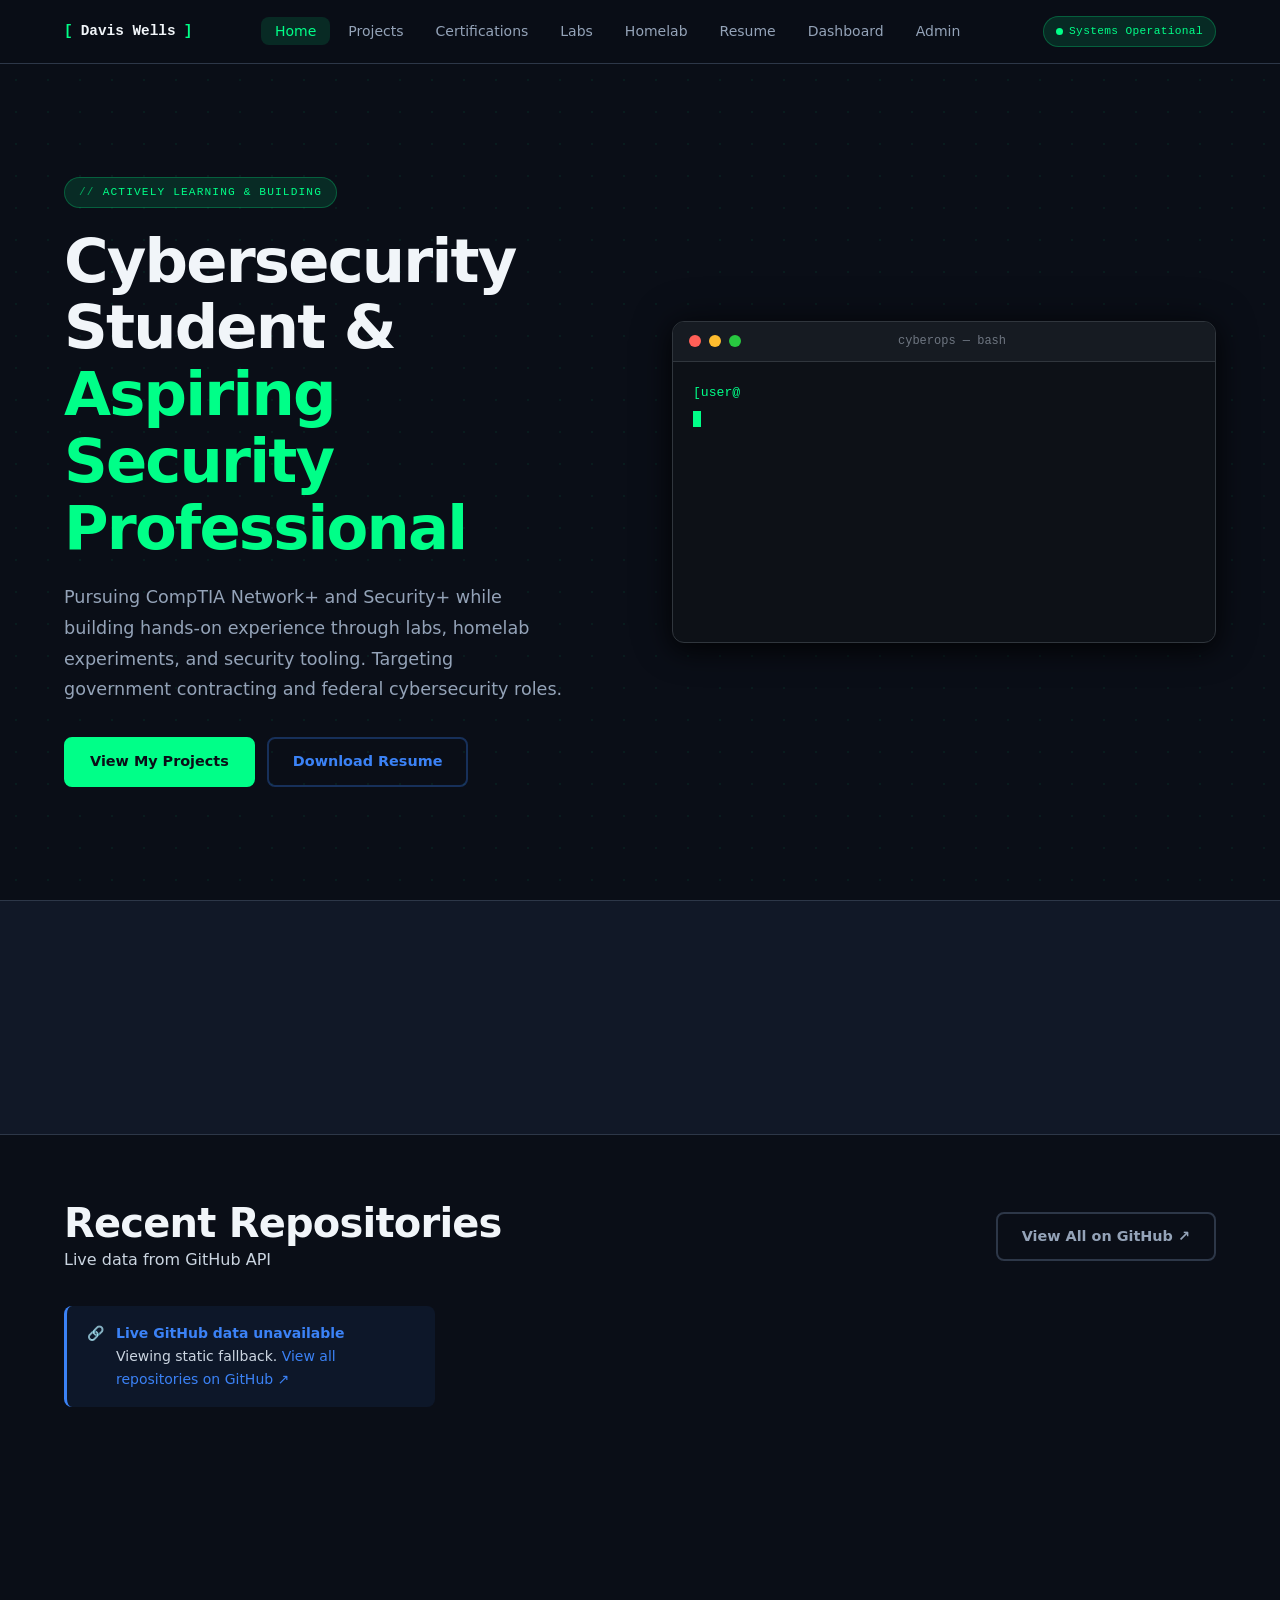
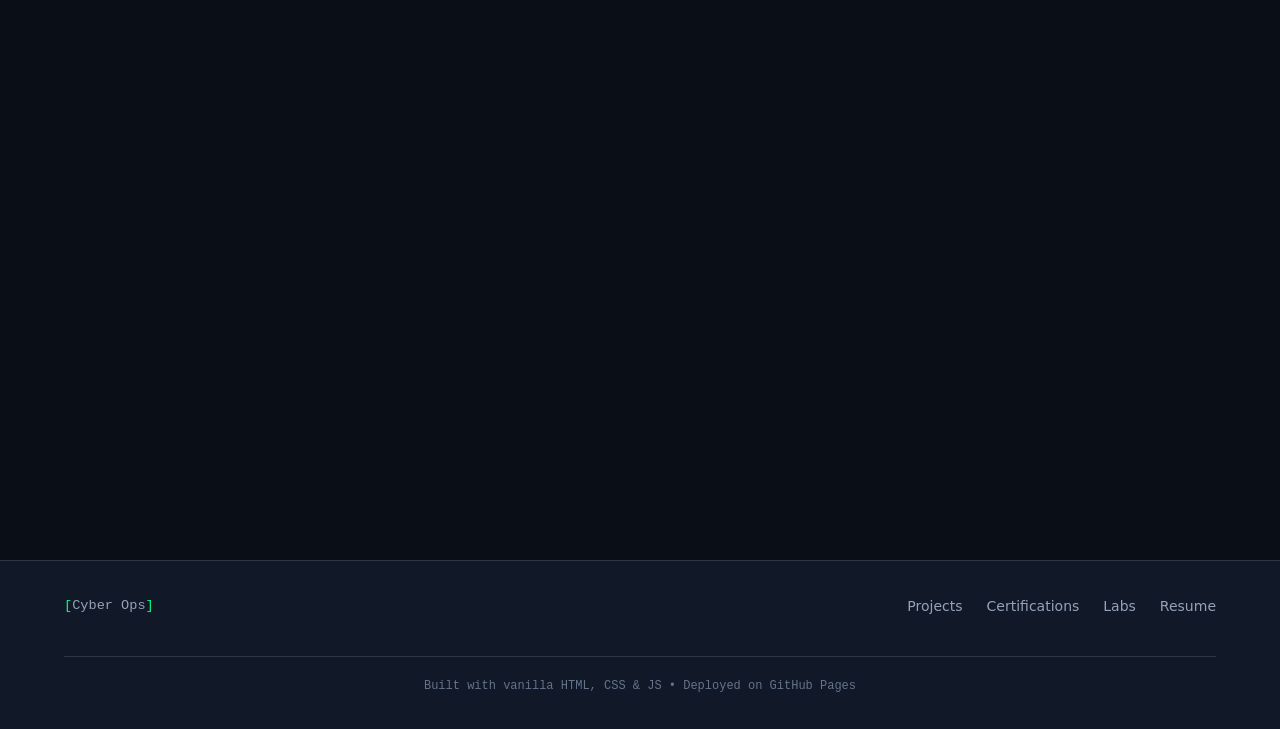
==== commit 840e6648: "feat: add admin panel, login page, Supabase integration - Add sections/login.html — email/password a" ====
--- a/index.html
+++ b/index.html
@@ -9,7 +9,7 @@
 
   <!-- Security Headers -->
   <meta http-equiv="Content-Security-Policy"
-    content="default-src 'self'; script-src 'self'; style-src 'self' https://fonts.googleapis.com; font-src https://fonts.gstatic.com; img-src 'self' data: https:; connect-src 'self' https://api.github.com; frame-ancestors 'none';">
+    content="default-src 'self'; script-src 'self'; style-src 'self' https://fonts.googleapis.com; font-src https://fonts.gstatic.com; img-src 'self' data: https:; connect-src 'self' https://api.github.com https://*.supabase.co; frame-ancestors 'none';">
   <meta http-equiv="X-Content-Type-Options" content="nosniff">
   <meta http-equiv="Referrer-Policy" content="strict-origin-when-cross-origin">
   <meta name="theme-color" content="#0a0e17">
@@ -38,7 +38,7 @@
   <nav class="nav" role="navigation" aria-label="Main navigation">
     <div class="nav-inner">
       <a href="index.html" class="nav-logo" aria-label="Home">
-        <span class="bracket">[</span>Cyber Ops<span class="bracket">]</span>
+        <span class="bracket">[</span>Davis Wells<span class="bracket">]</span>
       </a>
 
       <ul class="nav-links" role="list">
@@ -49,6 +49,7 @@
         <li><a href="sections/homelab.html">Homelab</a></li>
         <li><a href="sections/resume.html">Resume</a></li>
         <li><a href="sections/dashboard.html">Dashboard</a></li>
+        <li><a href="sections/login.html">Admin</a></li>
       </ul>
 
       <div class="nav-status" aria-label="System status: operational">
@@ -74,6 +75,7 @@
     <a href="sections/homelab.html">Homelab</a>
     <a href="sections/resume.html">Resume</a>
     <a href="sections/dashboard.html">Dashboard</a>
+    <a href="sections/login.html">Admin</a>
   </nav>
 
   <main>
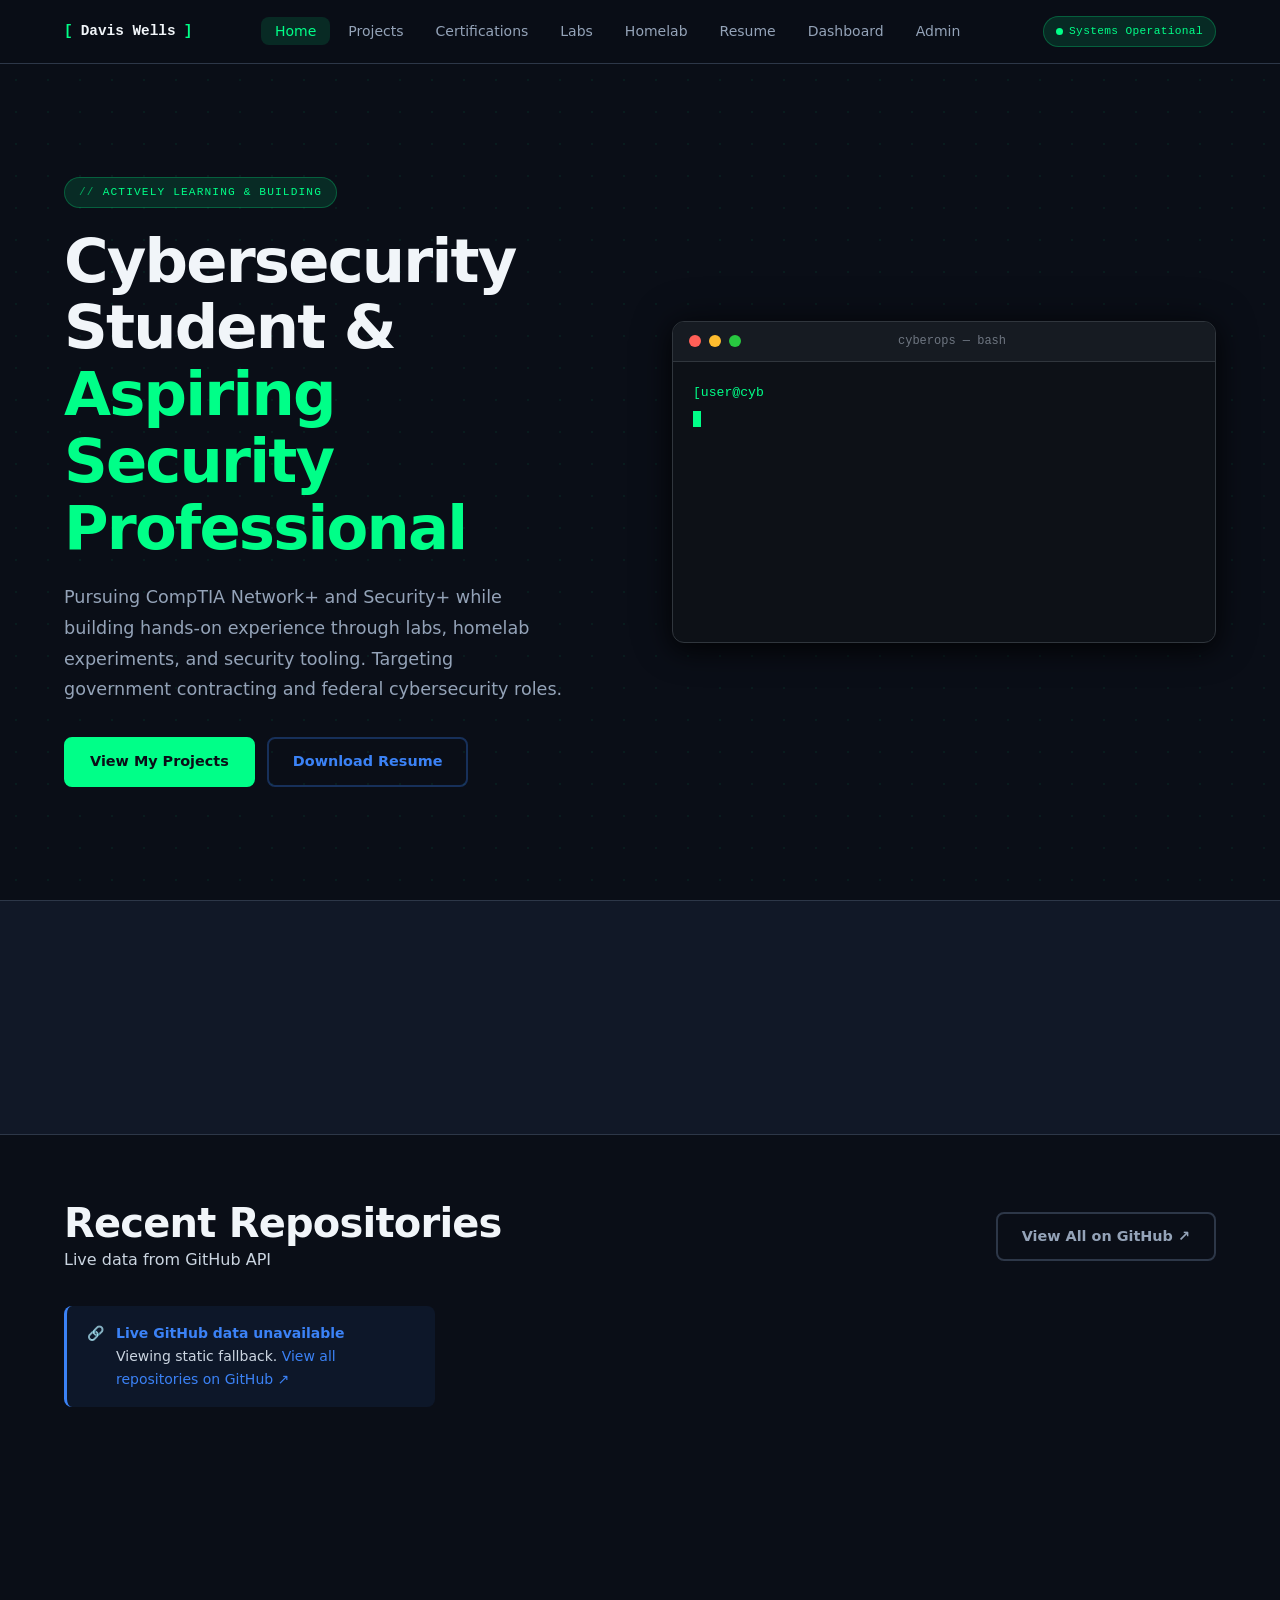
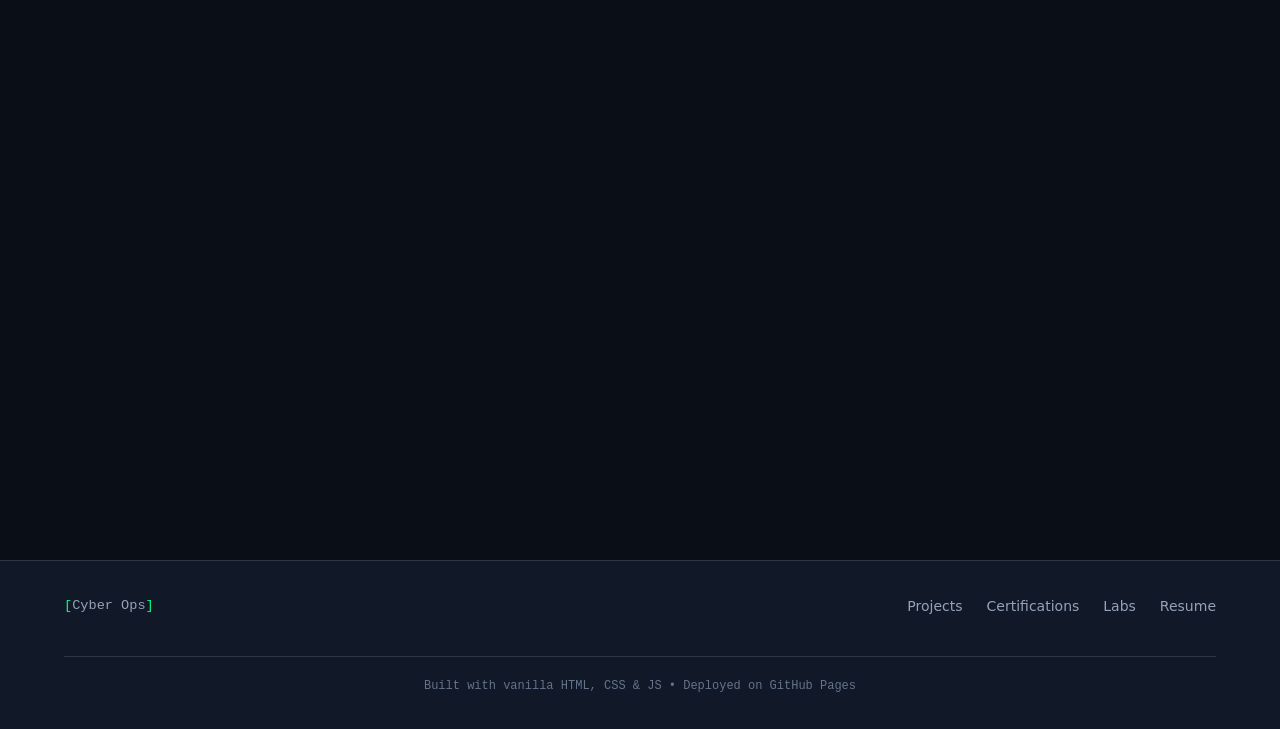
==== commit 1550e282: "feat: connect public pages to Supabase via DataSource module" ====
--- a/index.html
+++ b/index.html
@@ -240,6 +240,7 @@
 
   <!-- Scripts — config.js must load before main.js and github.js -->
   <script src="config.js"></script>
+  <script src="assets/js/supabase-client.js"></script>
   <script src="assets/js/main.js"></script>
   <script src="assets/js/github.js"></script>
 
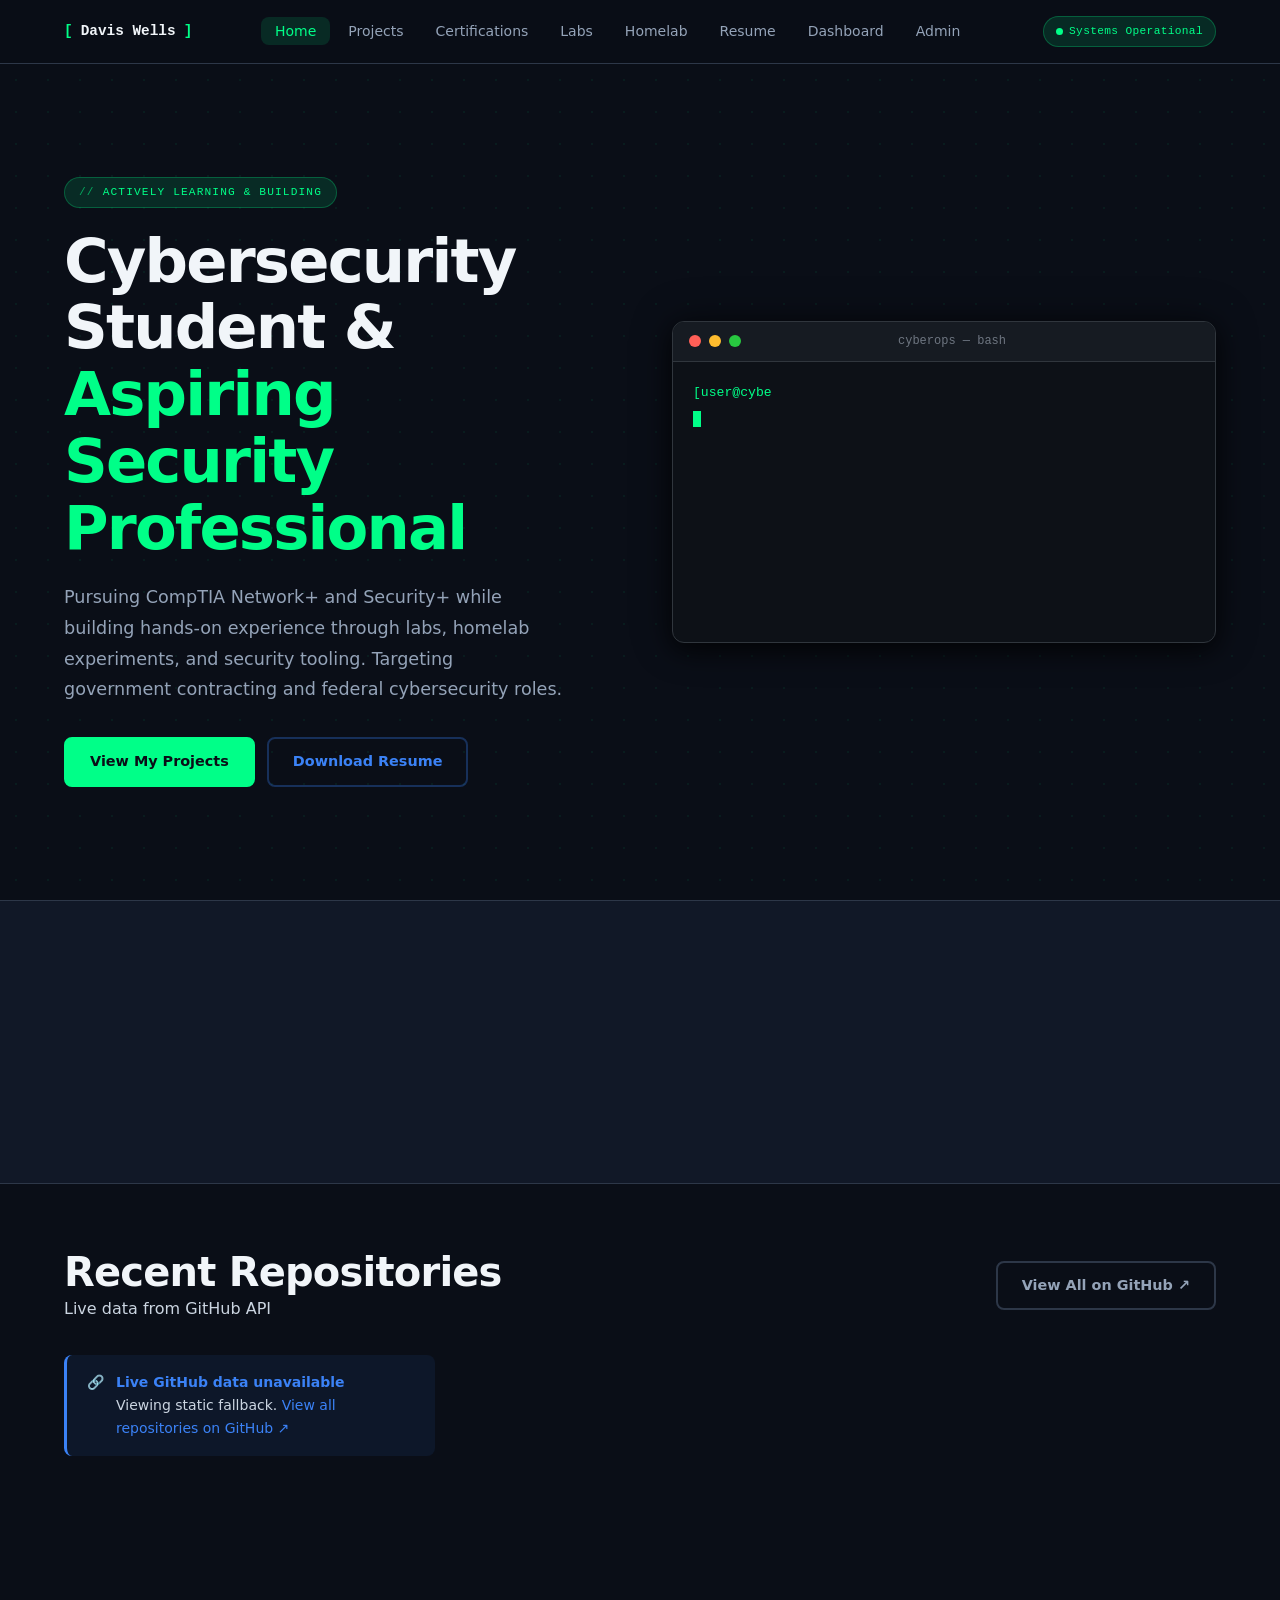
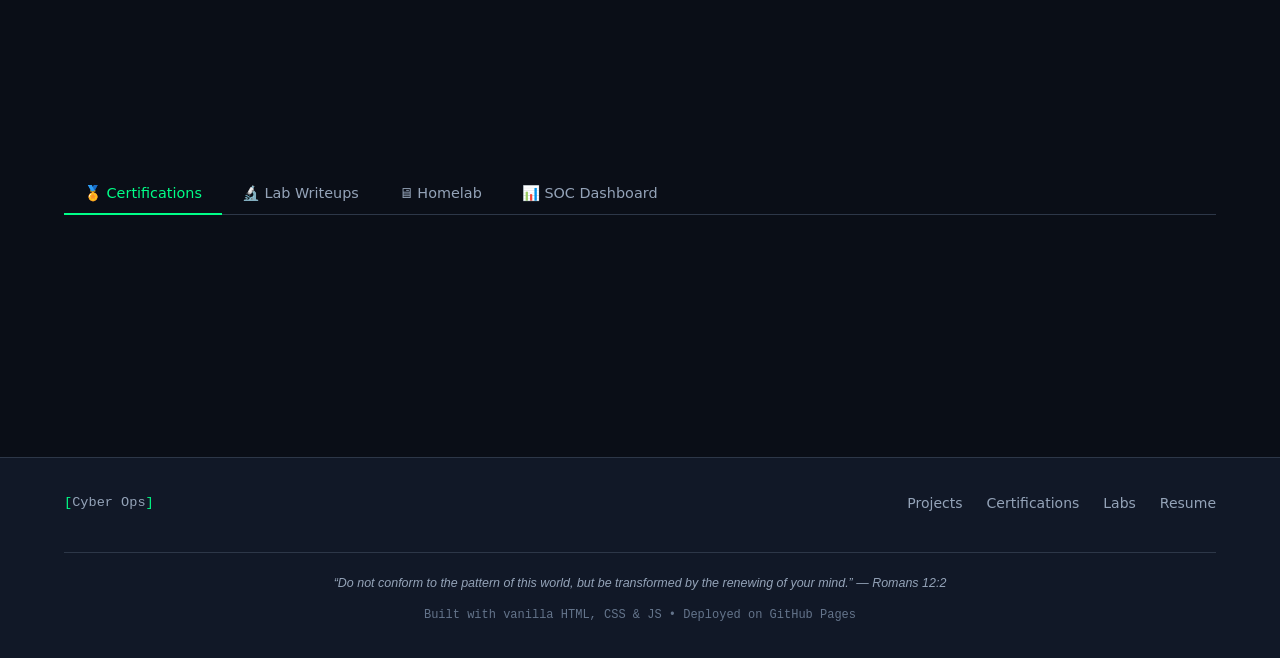
==== commit ec5b9e94: "feat: streak controls, WIMO tabs, and Romans 12:2 footer verse - Home page: Day Study Streak now has" ====
--- a/index.html
+++ b/index.html
@@ -154,6 +154,10 @@
           <span class="stat-icon" aria-hidden="true">&#128293;</span>
           <div class="stat-number" id="stat-streak">—</div>
           <div class="stat-label">Day Study Streak</div>
+          <div class="streak-controls">
+            <button class="btn btn-sm btn-primary" id="streak-add" aria-label="Add one day to streak">+ Add Day</button>
+            <button class="btn btn-sm btn-ghost" id="streak-reset" aria-label="Reset streak to zero">Reset</button>
+          </div>
         </div>
 
       </div>
@@ -188,32 +192,53 @@
           <p>A living portfolio that grows with every lab, cert, and project.</p>
         </div>
 
-        <div style="display:grid; grid-template-columns:repeat(auto-fill,minmax(220px,1fr)); gap:1.25rem;">
-
-          <a href="sections/certifications.html" class="card reveal reveal-delay-1" style="text-decoration:none; display:flex; flex-direction:column; gap:0.75rem;">
-            <span style="font-size:2rem" aria-hidden="true">&#127941;</span>
-            <h3 style="font-size:1.1rem">Certifications</h3>
-            <p style="font-size:0.85rem; margin:0">Network+ in progress · Security+ planned · Tracking every step</p>
-          </a>
-
-          <a href="sections/labs.html" class="card reveal reveal-delay-2" style="text-decoration:none; display:flex; flex-direction:column; gap:0.75rem;">
-            <span style="font-size:2rem" aria-hidden="true">&#128300;</span>
-            <h3 style="font-size:1.1rem">Lab Writeups</h3>
-            <p style="font-size:0.85rem; margin:0">TryHackMe, Hack The Box — documented with notes and takeaways</p>
-          </a>
-
-          <a href="sections/homelab.html" class="card reveal reveal-delay-3" style="text-decoration:none; display:flex; flex-direction:column; gap:0.75rem;">
-            <span style="font-size:2rem" aria-hidden="true">&#128421;</span>
-            <h3 style="font-size:1.1rem">Homelab</h3>
-            <p style="font-size:0.85rem; margin:0">Virtualized SOC environment with pfSense, Splunk, and Kali</p>
-          </a>
-
-          <a href="sections/dashboard.html" class="card reveal reveal-delay-4" style="text-decoration:none; display:flex; flex-direction:column; gap:0.75rem;">
-            <span style="font-size:2rem" aria-hidden="true">&#128202;</span>
-            <h3 style="font-size:1.1rem">SOC Dashboard</h3>
-            <p style="font-size:0.85rem; margin:0">Simulated threat feed — a concept showcase, clearly labeled</p>
-          </a>
-
+        <div class="wimo-tabs" role="tablist" aria-label="Portfolio sections">
+          <button class="wimo-tab active" data-tab="certs" role="tab" aria-selected="true">&#127941; Certifications</button>
+          <button class="wimo-tab" data-tab="labs" role="tab" aria-selected="false">&#128300; Lab Writeups</button>
+          <button class="wimo-tab" data-tab="homelab" role="tab" aria-selected="false">&#128421; Homelab</button>
+          <button class="wimo-tab" data-tab="soc" role="tab" aria-selected="false">&#128202; SOC Dashboard</button>
+        </div>
+        <div class="wimo-content reveal">
+          <div class="wimo-panel active" data-panel="certs">
+            <div class="wimo-panel-inner">
+              <span class="wimo-icon" aria-hidden="true">&#127941;</span>
+              <div>
+                <h3>Certifications</h3>
+                <p>Network+ in progress &middot; Security+ planned &middot; Tracking every step toward earning each credential.</p>
+                <a href="sections/certifications.html" class="btn btn-primary btn-sm">View Certifications &#8599;</a>
+              </div>
+            </div>
+          </div>
+          <div class="wimo-panel" data-panel="labs">
+            <div class="wimo-panel-inner">
+              <span class="wimo-icon" aria-hidden="true">&#128300;</span>
+              <div>
+                <h3>Lab Writeups</h3>
+                <p>TryHackMe, Hack The Box &mdash; documented with notes, takeaways, and techniques used in each exercise.</p>
+                <a href="sections/labs.html" class="btn btn-primary btn-sm">View Lab Writeups &#8599;</a>
+              </div>
+            </div>
+          </div>
+          <div class="wimo-panel" data-panel="homelab">
+            <div class="wimo-panel-inner">
+              <span class="wimo-icon" aria-hidden="true">&#128421;</span>
+              <div>
+                <h3>Homelab</h3>
+                <p>Virtualized SOC environment with pfSense, Splunk, and Kali Linux for hands-on security practice.</p>
+                <a href="sections/homelab.html" class="btn btn-primary btn-sm">View Homelab &#8599;</a>
+              </div>
+            </div>
+          </div>
+          <div class="wimo-panel" data-panel="soc">
+            <div class="wimo-panel-inner">
+              <span class="wimo-icon" aria-hidden="true">&#128202;</span>
+              <div>
+                <h3>SOC Dashboard</h3>
+                <p>Simulated threat feed and analyst dashboard &mdash; a concept showcase, clearly labeled as a demo environment.</p>
+                <a href="sections/dashboard.html" class="btn btn-primary btn-sm">View Dashboard &#8599;</a>
+              </div>
+            </div>
+          </div>
         </div>
       </div>
     </section>
@@ -233,6 +258,7 @@
         <li><a href="sections/resume.html">Resume</a></li>
       </ul>
       <div class="footer-copy">
+        <em class="footer-verse">&ldquo;Do not conform to the pattern of this world, but be transformed by the renewing of your mind.&rdquo; &mdash; Romans 12:2</em>
         Built with vanilla HTML, CSS &amp; JS &bull; Deployed on GitHub Pages
       </div>
     </div>
--- a/assets/css/main.css
+++ b/assets/css/main.css
@@ -461,6 +461,12 @@
   letter-spacing: 0.1em;
   font-weight: 500;
 }
+.streak-controls {
+  display: flex;
+  gap: 0.5rem;
+  justify-content: center;
+  margin-top: var(--sp-4);
+}
 
 /* ── Page header (inner pages) ──────────────────────────────── */
 .page-hero {
@@ -538,6 +544,63 @@
   padding-top: var(--sp-5);
   margin-top: var(--sp-5);
   border-top: 1px solid var(--border);
+}
+.footer-verse {
+  display: block;
+  font-style: italic;
+  color: var(--text-muted);
+  font-size: 0.78rem;
+  margin-bottom: var(--sp-3);
+  font-family: var(--font-sans, Inter, sans-serif);
+}
+
+/* ── What I'm Working On tabs ───────────────────────────────── */
+.wimo-tabs {
+  display: flex;
+  flex-wrap: wrap;
+  border-bottom: 1px solid var(--border);
+}
+.wimo-tab {
+  padding: 0.7rem 1.25rem;
+  background: none;
+  border: none;
+  border-bottom: 2px solid transparent;
+  color: var(--text-muted);
+  font-size: 0.9rem;
+  font-weight: 500;
+  cursor: pointer;
+  transition: color var(--t-fast), border-color var(--t-fast);
+  margin-bottom: -1px;
+  white-space: nowrap;
+}
+.wimo-tab:hover { color: var(--text-primary); }
+.wimo-tab.active {
+  color: var(--green);
+  border-bottom-color: var(--green);
+}
+.wimo-panel { display: none; }
+.wimo-panel.active { display: block; }
+.wimo-panel-inner {
+  display: flex;
+  align-items: flex-start;
+  gap: 1.75rem;
+  padding: 2rem;
+  background: var(--bg-card);
+  border: 1px solid var(--border);
+  border-top: none;
+  border-radius: 0 0 var(--radius-lg) var(--radius-lg);
+}
+.wimo-icon {
+  font-size: 2.5rem;
+  flex-shrink: 0;
+  line-height: 1;
+  margin-top: 0.1rem;
+}
+.wimo-panel-inner h3 { margin-bottom: 0.5rem; font-size: 1.15rem; }
+.wimo-panel-inner p  { color: var(--text-muted); font-size: 0.9rem; margin-bottom: 1.25rem; }
+@media (max-width: 500px) {
+  .wimo-tab { padding: 0.6rem 0.9rem; font-size: 0.8rem; }
+  .wimo-panel-inner { flex-direction: column; gap: 0.75rem; padding: 1.25rem; }
 }
 
 /* ── Responsive ─────────────────────────────────────────────── */
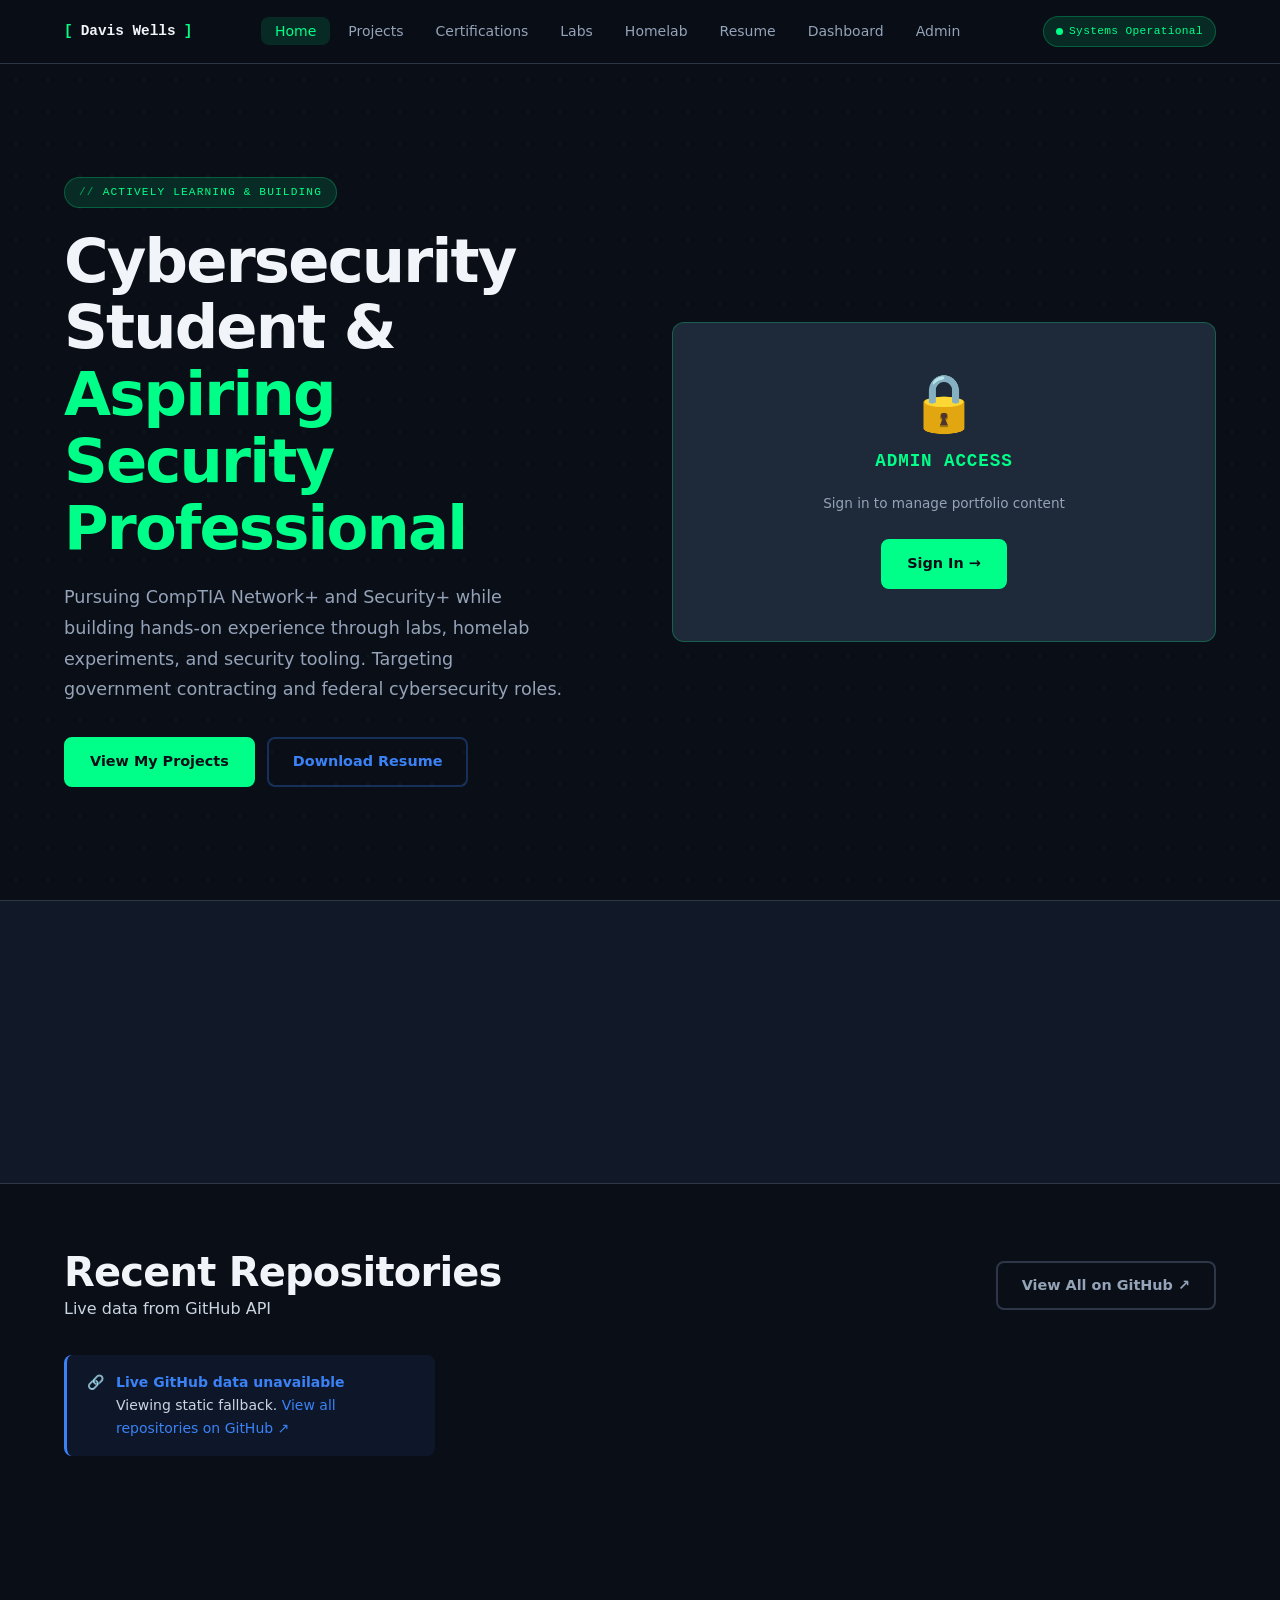
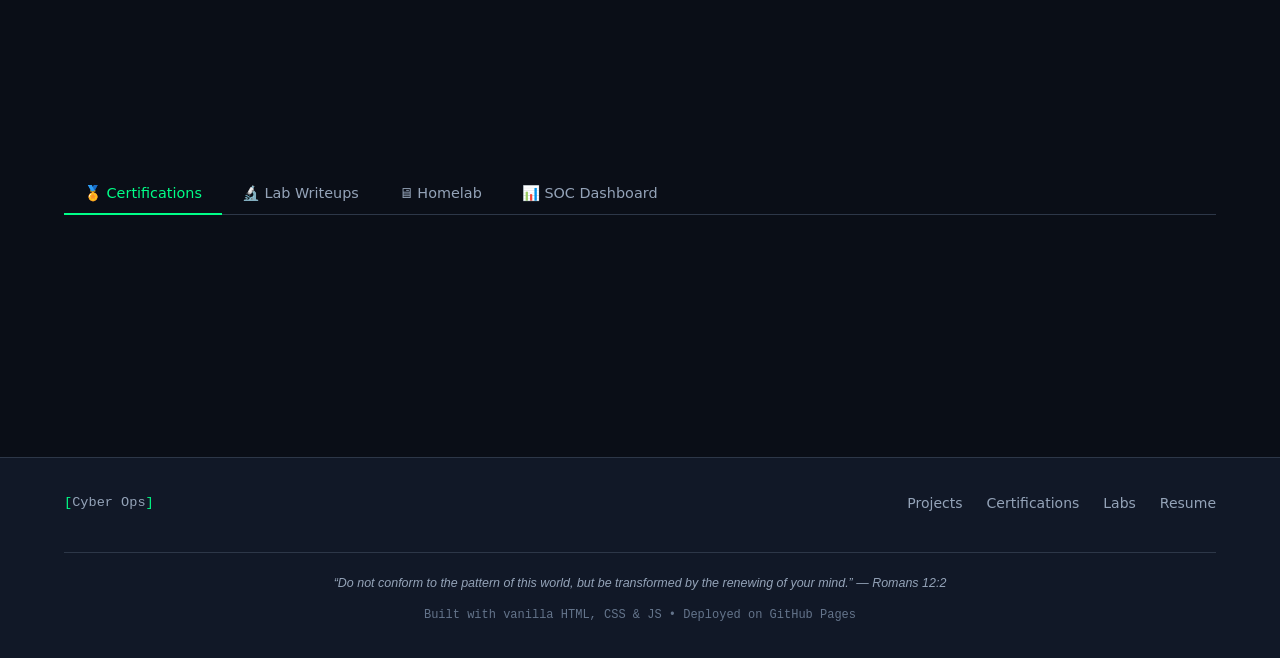
==== commit b3c548ce: "feat: replace hero terminal animation with admin sign-in card Co-Authored-By: Claude Sonnet 4.6 <nor" ====
--- a/index.html
+++ b/index.html
@@ -110,19 +110,14 @@
           </div>
         </div>
 
-        <!-- Right: Terminal animation -->
-        <div class="hero-terminal" aria-hidden="true">
-          <div class="terminal" role="presentation">
-            <div class="terminal-bar">
-              <span class="terminal-dot red"></span>
-              <span class="terminal-dot yellow"></span>
-              <span class="terminal-dot green"></span>
-              <span class="terminal-title">cyberops — bash</span>
-            </div>
-            <div class="terminal-body" aria-live="off">
-              <!-- Populated by TerminalAnimator in main.js -->
-            </div>
-          </div>
+        <!-- Right: Admin sign-in card -->
+        <div class="hero-terminal">
+          <a href="sections/login.html" class="admin-signin-card" aria-label="Go to admin sign in">
+            <div class="admin-signin-icon" aria-hidden="true">&#128274;</div>
+            <div class="admin-signin-label">Admin Access</div>
+            <div class="admin-signin-sub">Sign in to manage portfolio content</div>
+            <span class="btn btn-primary admin-signin-btn">Sign In &rarr;</span>
+          </a>
         </div>
 
       </div>
--- a/assets/css/components.css
+++ b/assets/css/components.css
@@ -831,3 +831,46 @@
   top: var(--nav-h);
   z-index: 100;
 }
+
+/* ── Admin sign-in card (hero right column) ─────────────────── */
+.admin-signin-card {
+  display: flex;
+  flex-direction: column;
+  align-items: center;
+  justify-content: center;
+  gap: var(--sp-4);
+  background: var(--bg-card);
+  border: 1px solid var(--green-border);
+  border-radius: var(--radius-lg);
+  padding: var(--sp-8) var(--sp-6);
+  text-decoration: none;
+  color: var(--text);
+  transition: border-color var(--t-fast), box-shadow var(--t-fast), transform var(--t-fast);
+  min-height: 320px;
+}
+.admin-signin-card:hover {
+  border-color: var(--green);
+  box-shadow: var(--green-glow);
+  transform: translateY(-2px);
+}
+.admin-signin-icon {
+  font-size: 3.5rem;
+  line-height: 1;
+}
+.admin-signin-label {
+  font-family: var(--font-mono);
+  font-size: 1.1rem;
+  font-weight: 700;
+  color: var(--green);
+  letter-spacing: 0.05em;
+  text-transform: uppercase;
+}
+.admin-signin-sub {
+  font-size: 0.85rem;
+  color: var(--text-muted);
+  text-align: center;
+}
+.admin-signin-btn {
+  margin-top: var(--sp-2);
+  pointer-events: none;
+}
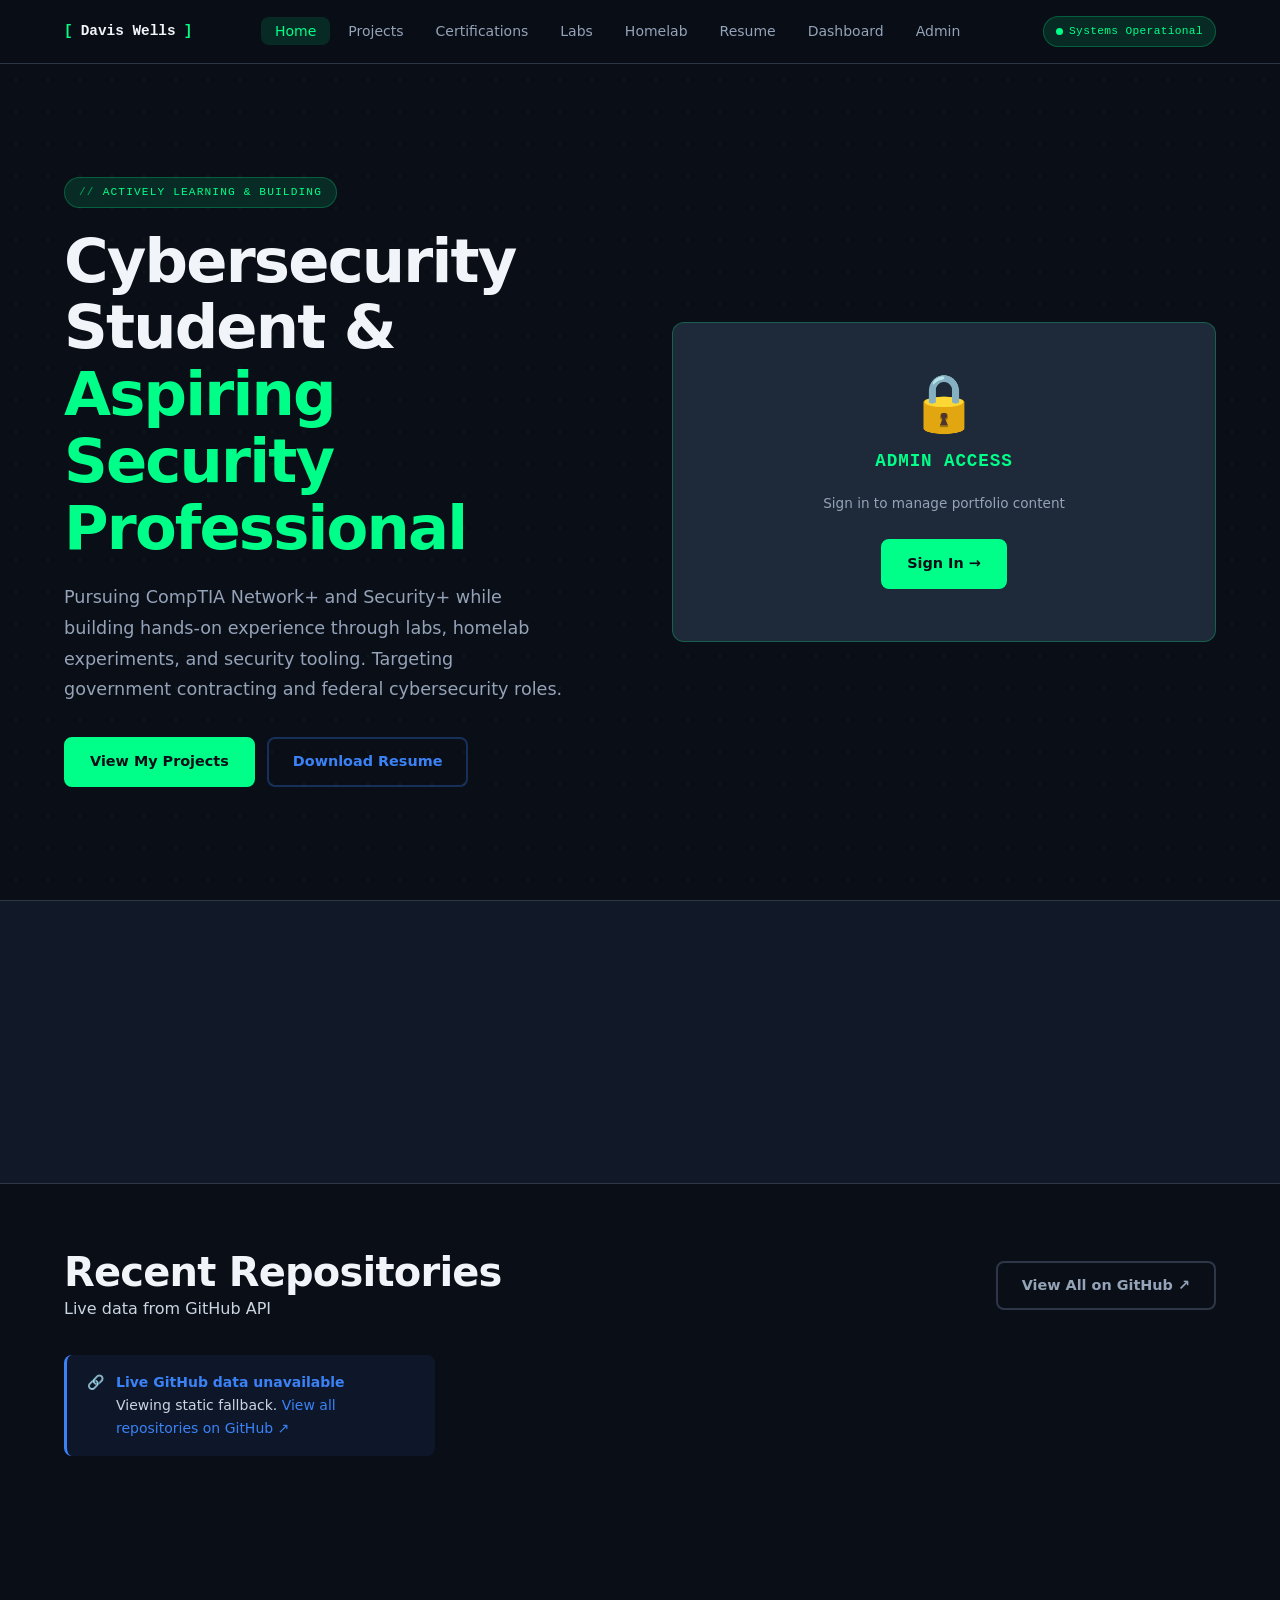
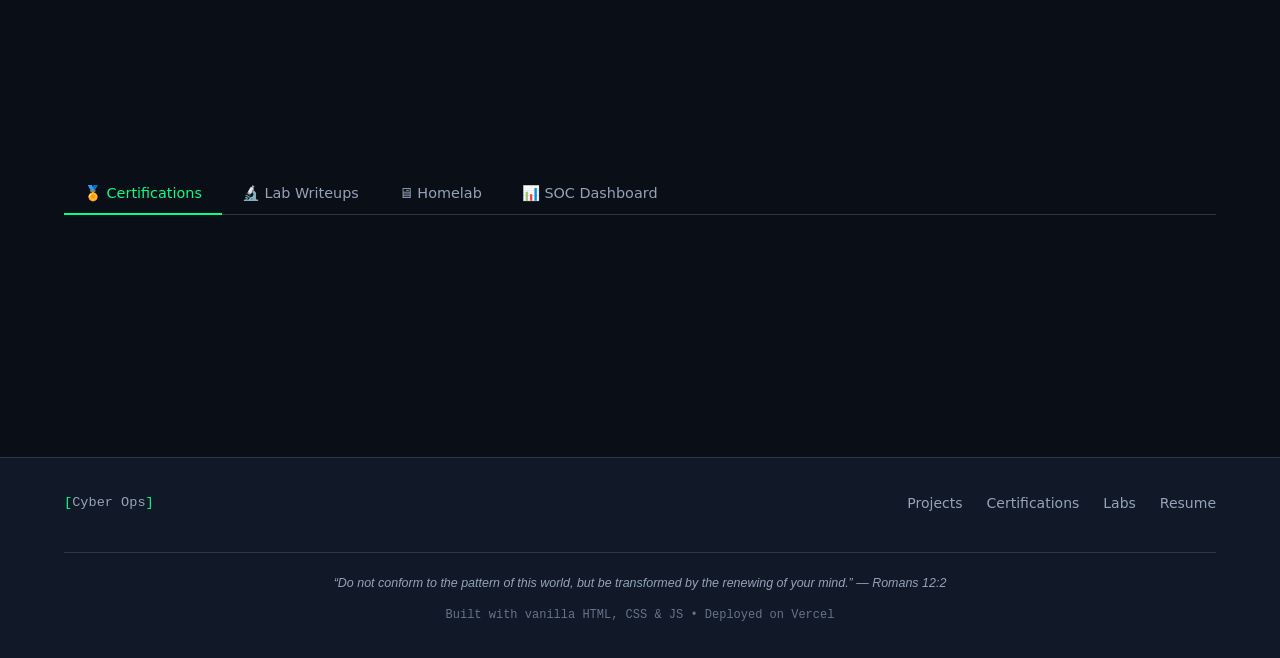
==== commit 49300798: "fix: correct footer text to say Deployed on Vercel The site is actually hosted on Vercel, not GitHub" ====
--- a/index.html
+++ b/index.html
@@ -254,7 +254,7 @@
       </ul>
       <div class="footer-copy">
         <em class="footer-verse">&ldquo;Do not conform to the pattern of this world, but be transformed by the renewing of your mind.&rdquo; &mdash; Romans 12:2</em>
-        Built with vanilla HTML, CSS &amp; JS &bull; Deployed on GitHub Pages
+        Built with vanilla HTML, CSS &amp; JS &bull; Deployed on Vercel
       </div>
     </div>
   </footer>
